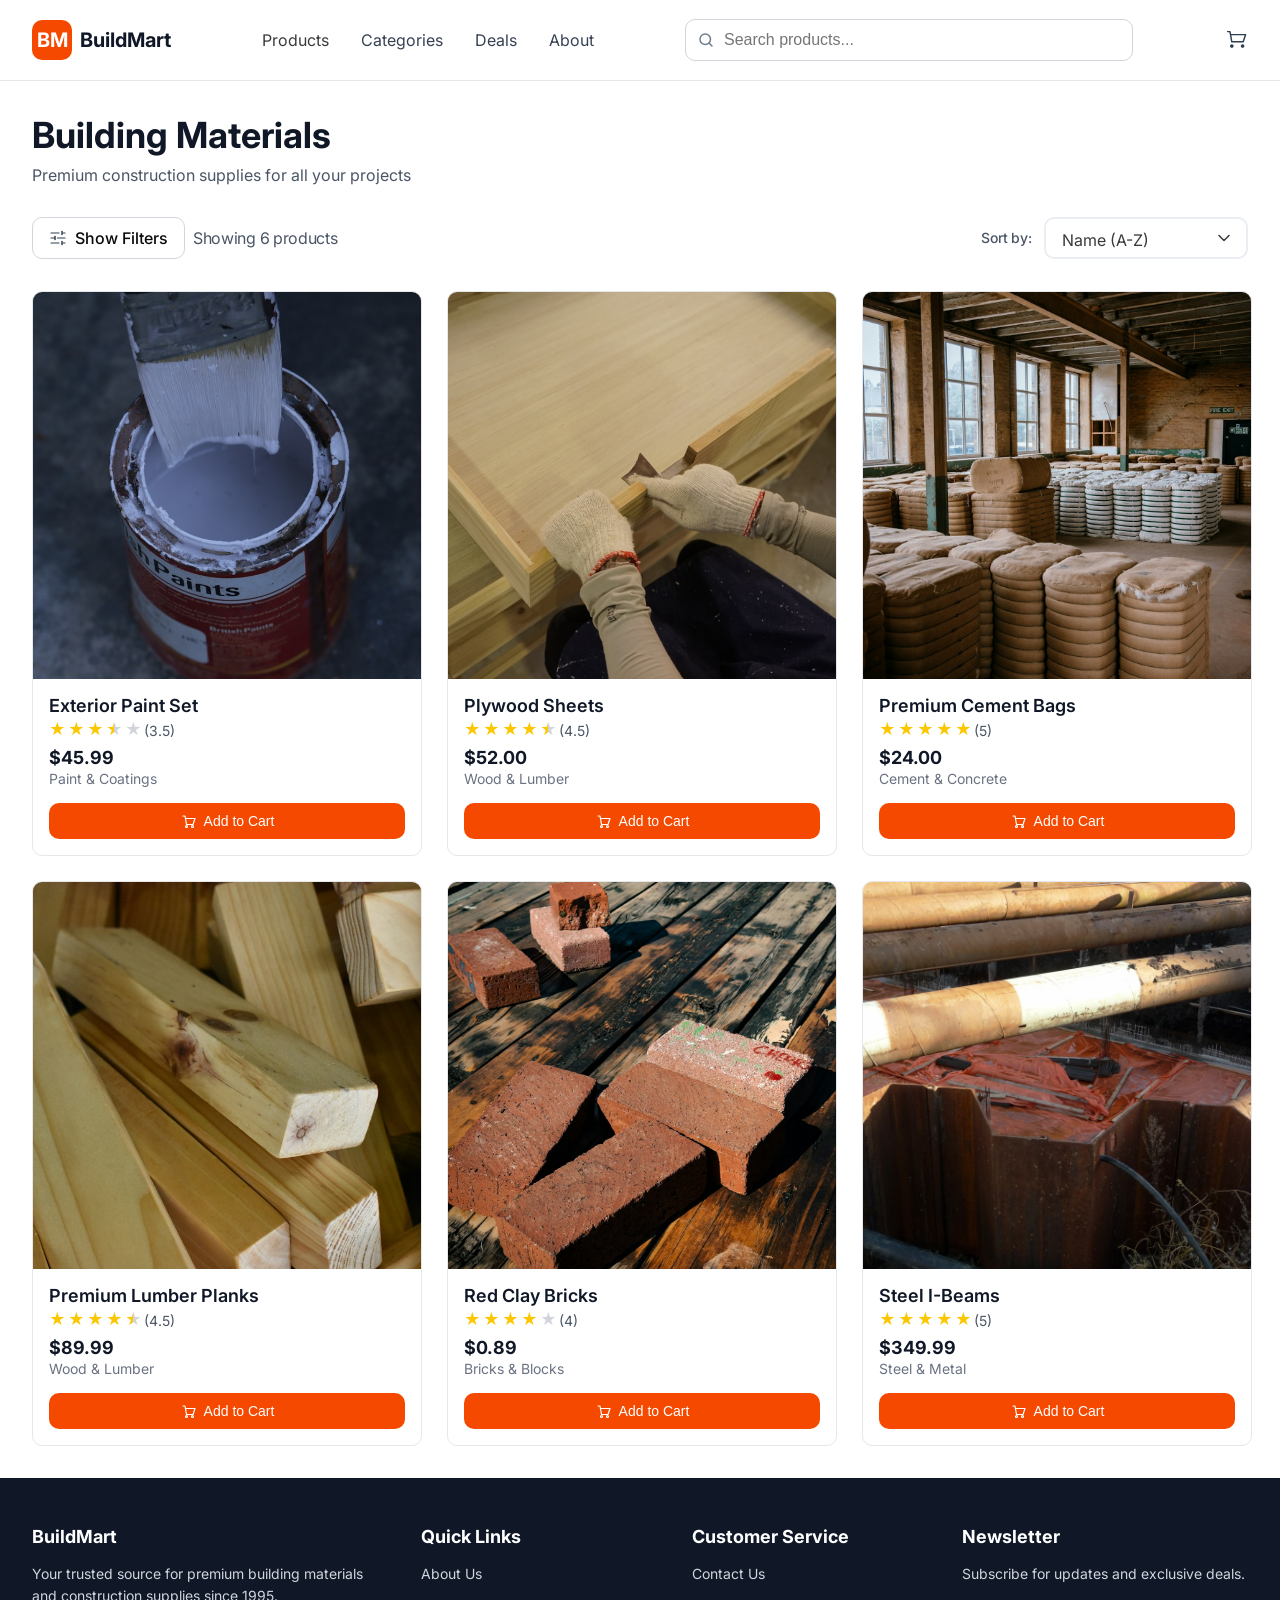
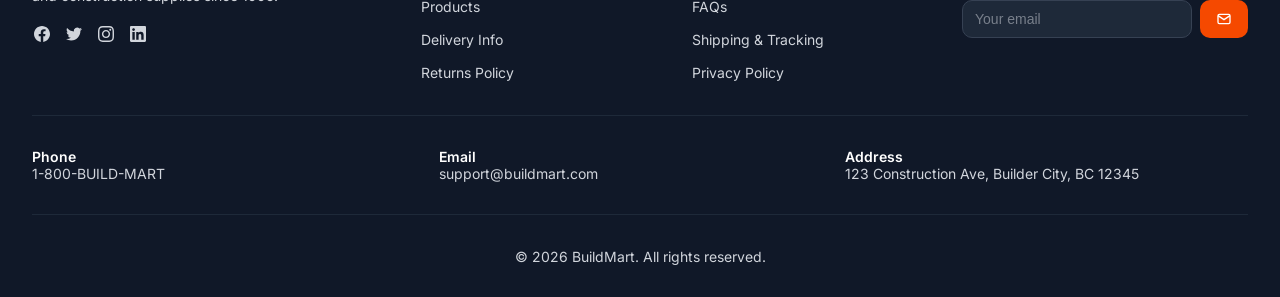
==== index.html @ 8bd7f35d "feat: add cart badge component" ====
<!DOCTYPE html>
<html lang="ru">
<head>
    <meta charset="UTF-8">
    <meta name="viewport" content="width=device-width, initial-scale=1.0">
    <title>BuildMart</title>
    <link rel="stylesheet" href="css/style.css">
    <link rel="stylesheet" href="css/header.css">
    <link rel="stylesheet" href="css/footer.css">
    <link rel="stylesheet" href="css/filter.css">
    <link rel="stylesheet" href="css/product.css">
    <link rel="stylesheet" href="css/cart-badge.css">
    <link rel="preconnect" href="https://fonts.googleapis.com">
    <link rel="preconnect" href="https://fonts.gstatic.com" crossorigin>
    <link href="https://fonts.googleapis.com/css2?family=Inter:wght@400;700&display=swap" rel="stylesheet">
</head>
<body>
<header class="header">
    <div class="header-content">
        <div class="logo">
            <div class="logo-box">BM</div>
            <span class="logo-text">BuildMart</span>
        </div>

        <nav class="nav">
            <a href="#" class="nav-link active">Products</a>
            <a href="#" class="nav-link">Categories</a>
            <a href="#" class="nav-link">Deals</a>
            <a href="#" class="nav-link">About</a>
        </nav>

        <div class="search-wrapper">
            <div class="search-container">
                    <span class="search-icon">
                        <svg width="16" height="16" viewBox="0 0 16 16" fill="none" xmlns="http://www.w3.org/2000/svg">
                            <path d="M7.25 12.5C10.1495 12.5 12.5 10.1495 12.5 7.25C12.5 4.3505 10.1495 2 7.25 2C4.3505 2 2 4.3505 2 7.25C2 10.1495 4.3505 12.5 7.25 12.5Z" stroke="#6F7D8E" stroke-width="1.5" stroke-linecap="round" stroke-linejoin="round"/>
                            <path d="M14 14L11 11" stroke="#6F7D8E" stroke-width="1.5" stroke-linecap="round" stroke-linejoin="round"/>
                        </svg>
                    </span>
                <input type="text" placeholder="Search products..." class="search-input">
            </div>
        </div>

        <button class="cart-btn">
            <svg width="20" height="20" viewBox="0 0 20 20" fill="none" xmlns="http://www.w3.org/2000/svg">
                <path d="M6.5 16.5C7.32843 16.5 8 15.8284 8 15C8 14.1716 7.32843 13.5 6.5 13.5C5.67157 13.5 5 14.1716 5 15C5 15.8284 5.67157 16.5 6.5 16.5Z" fill="#2F3E4E"/>
                <path d="M15.5 16.5C16.3284 16.5 17 15.8284 17 15C17 14.1716 16.3284 13.5 15.5 13.5C14.6716 13.5 14 14.1716 14 15C14 15.8284 14.6716 16.5 15.5 16.5Z" fill="#2F3E4E"/>
                <path d="M3 3H5L6.5 11.5H16L18 5.5H6" stroke="#2F3E4E" stroke-width="1.2" stroke-linecap="round" stroke-linejoin="round"/>
            </svg>
        </button>
    </div>
</header>

<div class="filter-section-text">
    <h3>Building Materials</h3>
    <p>Premium construction supplies for all your projects</p>
</div>

<div class="filter-section">
    <div class="filters-bar">
    <div class="filters-left">
        <button class="filters-btn" id="toggleFilters">
            <svg width="18" height="18" viewBox="0 0 18 18" fill="none" xmlns="http://www.w3.org/2000/svg">
                <path d="M2 4H10" stroke="#2F3E4E" stroke-width="1.2" stroke-linecap="round"/>
                <path d="M14 4H16" stroke="#2F3E4E" stroke-width="1.2" stroke-linecap="round"/>
                <path d="M13 2.5V5.5" stroke="#2F3E4E" stroke-width="1.5" stroke-linecap="round"/>

                <path d="M2 9H5.5" stroke="#2F3E4E" stroke-width="1.2" stroke-linecap="round"/>
                <path d="M8.5 9H16" stroke="#2F3E4E" stroke-width="1.2" stroke-linecap="round"/>
                <path d="M6 7.5V10.5" stroke="#2F3E4E" stroke-width="1.5" stroke-linecap="round"/>

                <path d="M2 14H10" stroke="#2F3E4E" stroke-width="1.2" stroke-linecap="round"/>
                <path d="M14 14H16" stroke="#2F3E4E" stroke-width="1.2" stroke-linecap="round"/>
                <path d="M13 12.5V15.5" stroke="#2F3E4E" stroke-width="1.5" stroke-linecap="round"/>
            </svg>
            <span id="filterBtnText">Show Filters</span>
        </button>
        <span class="products-count">Showing 6 products</span>
    </div>
    <div class="filters-right">
        <span class="sort-label">Sort by:</span>
        <select class="sort-select">
            <option>Name (A-Z)</option>
            <option>Price (Low to High)</option>
            <option>Price (High to Low)</option>
        </select>
    </div>
</div>
    <div class="filters-panel hidden" id="filtersPanel">
        <div class="filters-content-section">
            <div class="filter-group">
                <h3>Minimum Rating</h3>
                <div class="rating-buttons">
                    <button class="rating-btn">5+ Stars</button>
                    <button class="rating-btn">4+ Stars</button>
                    <button class="rating-btn">3+ Stars</button>
                </div>
            </div>

            <div class="filter-group">
                <h3>Price Range</h3>
                <div class="price-range">
                    <div class="dual-range-slider" id="rangeTrack">
                        <input type="range" min="0" max="400" value="0" step="0.01"
                               class="price-slider" id="priceMin">

                        <input type="range" min="0" max="400" value="400" step="0.01"
                               class="price-slider" id="priceMax">
                    </div>

                    <div class="price-labels">
                        <span class="price-label" id="minLabel">$0</span>
                        <span class="price-label" id="maxLabel">$400</span>
                    </div>
                </div>
            </div>
        </div>

        <button class="clear-filters-btn">Clear All Filters</button>
    </div>
</div>

<div class="products-grid">

</div>

<div class="no-products-message" id="noProductsMessage" style="display: none;">
    <h2>No products match your filters</h2>
    <button class="no-products-message-btn" id="clearFromMessage">Clear filters</button>
</div>

<footer class="footer">
    <div class="footer-content">
        <div class="footer-section">
            <h3>BuildMart</h3>
            <p class="footer-description">Your trusted source for premium building materials and construction supplies since 1995.</p>
            <div class="social-links">
                <a href="#" class="social-link" aria-label="Facebook">
                    <svg width="16" height="16" viewBox="0 0 24 24" fill="currentColor">
                        <path d="M24 12.073c0-6.627-5.373-12-12-12s-12 5.373-12 12c0 5.99 4.388 10.954 10.125 11.854v-8.385H7.078v-3.47h3.047V9.43c0-3.007 1.792-4.669 4.533-4.669 1.312 0 2.686.235 2.686.235v2.953H15.83c-1.491 0-1.956.925-1.956 1.874v2.25h3.328l-.532 3.47h-2.796v8.385C19.612 23.027 24 18.062 24 12.073z"/>
                    </svg>
                </a>
                <a href="#" class="social-link" aria-label="Twitter">
                    <svg width="16" height="16" viewBox="0 0 24 24" fill="currentColor">
                        <path d="M23.953 4.57a10 10 0 01-2.825.775 4.958 4.958 0 002.163-2.723c-.951.555-2.005.959-3.127 1.184a4.92 4.92 0 00-8.384 4.482C7.69 8.095 4.067 6.13 1.64 3.162a4.822 4.822 0 00-.666 2.475c0 1.71.87 3.213 2.188 4.096a4.904 4.904 0 01-2.228-.616v.06a4.923 4.923 0 003.946 4.827 4.996 4.996 0 01-2.212.085 4.936 4.936 0 004.604 3.417 9.867 9.867 0 01-6.102 2.105c-.39 0-.779-.023-1.17-.067a13.995 13.995 0 007.557 2.209c9.053 0 13.998-7.496 13.998-13.985 0-.21 0-.42-.015-.63A9.935 9.935 0 0024 4.59z"/>
                    </svg>
                </a>
                <a href="#" class="social-link" aria-label="Instagram">
                    <svg width="16" height="16" viewBox="0 0 24 24" fill="currentColor">
                        <path d="M12 2.163c3.204 0 3.584.012 4.85.07 3.252.148 4.771 1.691 4.919 4.919.058 1.265.069 1.645.069 4.849 0 3.205-.012 3.584-.069 4.849-.149 3.225-1.664 4.771-4.919 4.919-1.266.058-1.644.07-4.85.07-3.204 0-3.584-.012-4.849-.07-3.26-.149-4.771-1.699-4.919-4.92-.058-1.265-.07-1.644-.07-4.849 0-3.204.013-3.583.07-4.849.149-3.227 1.664-4.771 4.919-4.919 1.266-.057 1.645-.069 4.849-.069zm0-2.163c-3.259 0-3.667.014-4.947.072-4.358.2-6.78 2.618-6.98 6.98-.059 1.281-.073 1.689-.073 4.948 0 3.259.014 3.668.072 4.948.2 4.358 2.618 6.78 6.98 6.98 1.281.058 1.689.072 4.948.072 3.259 0 3.668-.014 4.948-.072 4.354-.2 6.782-2.618 6.979-6.98.059-1.28.073-1.689.073-4.948 0-3.259-.014-3.667-.072-4.947-.196-4.354-2.617-6.78-6.979-6.98-1.281-.059-1.69-.073-4.949-.073zm0 5.838c-3.403 0-6.162 2.759-6.162 6.162s2.759 6.163 6.162 6.163 6.162-2.759 6.162-6.163c0-3.403-2.759-6.162-6.162-6.162zm0 10.162c-2.209 0-4-1.79-4-4 0-2.209 1.791-4 4-4s4 1.791 4 4c0 2.21-1.791 4-4 4zm6.406-11.845c-.796 0-1.441.645-1.441 1.44s.645 1.44 1.441 1.44c.795 0 1.439-.645 1.439-1.44s-.644-1.44-1.439-1.44z"/>
                    </svg>
                </a>
                <a href="#" class="social-link" aria-label="LinkedIn">
                    <svg width="16" height="16" viewBox="0 0 24 24" fill="currentColor">
                        <path d="M20.447 20.452h-3.554v-5.569c0-1.328-.027-3.037-1.852-3.037-1.853 0-2.136 1.445-2.136 2.939v5.667H9.351V9h3.414v1.561h.046c.477-.9 1.637-1.85 3.37-1.85 3.601 0 4.267 2.37 4.267 5.455v6.286zM5.337 7.433c-1.144 0-2.063-.926-2.063-2.065 0-1.138.92-2.063 2.063-2.063 1.14 0 2.064.925 2.064 2.063 0 1.139-.925 2.065-2.064 2.065zm1.782 13.019H3.555V9h3.564v11.452zM22.225 0H1.771C.792 0 0 .774 0 1.729v20.542C0 23.227.792 24 1.771 24h20.451C23.2 24 24 23.227 24 22.271V1.729C24 .774 23.2 0 22.222 0h.003z"/>
                    </svg>
                </a>
            </div>
        </div>

        <div class="footer-section">
            <h3>Quick Links</h3>
            <ul class="footer-links">
                <li><a href="#">About Us</a></li>
                <li><a href="#">Products</a></li>
                <li><a href="#">Delivery Info</a></li>
                <li><a href="#">Returns Policy</a></li>
            </ul>
        </div>

        <div class="footer-section">
            <h3>Customer Service</h3>
            <ul class="footer-links">
                <li><a href="#">Contact Us</a></li>
                <li><a href="#">FAQs</a></li>
                <li><a href="#">Shipping & Tracking</a></li>
                <li><a href="#">Privacy Policy</a></li>
            </ul>
        </div>

        <div class="footer-section newsletter-section">
            <h3>Newsletter</h3>
            <p class="newsletter-description">Subscribe for updates and exclusive deals.</p>
            <div class="newsletter-form">
                <input type="email" placeholder="Your email" class="newsletter-input">
                <button type="submit" class="newsletter-btn">
                    <svg width="16" height="16" viewBox="0 0 24 24" fill="none" stroke="currentColor" stroke-width="2">
                        <rect x="3" y="5" width="18" height="14" rx="2" ry="2"></rect>
                        <polyline points="3,7 12,13 21,7"></polyline>
                    </svg>
                </button>
            </div>
        </div>
    </div>

    <div class="footer-contact">
        <div class="contact-item">
            <span class="contact-label">Phone</span>
            <span class="contact-value">1-800-BUILD-MART</span>
        </div>
        <div class="contact-item">
            <span class="contact-label">Email</span>
            <span class="contact-value">support@buildmart.com</span>
        </div>
        <div class="contact-item">
            <span class="contact-label">Address</span>
            <span class="contact-value">123 Construction Ave, Builder City, BC 12345</span>
        </div>
    </div>

    <div class="footer-bottom">
        <p>&copy; 2026 BuildMart. All rights reserved.</p>
    </div>
</footer>
<script src="js/filter.js"></script>
<script src="js/products.js"></script>
<script src="js/cart-badge.js"></script>
<template id="product-card-template">
    <div class="product-card">
        <div class="product-image">
            <img src="" alt="" loading="lazy">
        </div>
        <div class="product-info">
            <h3 class="product-title"></h3>
            <div class="product-rating">
                <div class="stars"></div>
                <span class="rating-count"></span>
            </div>
            <p class="product-price"></p>
            <p class="product-category"></p>
            <button class="add-to-cart-btn">
                <svg width="16" height="16" viewBox="0 0 16 16" fill="none" xmlns="http://www.w3.org/2000/svg">
                    <path d="M3 3H5L6.5 11.5H13L15 5.5H6" stroke="currentColor" stroke-width="1.2" stroke-linecap="round" stroke-linejoin="round"/>
                    <circle cx="6.5" cy="13.5" r="1" stroke="currentColor" stroke-width="1.2"/>
                    <circle cx="12.5" cy="13.5" r="1" stroke="currentColor" stroke-width="1.2"/>
                </svg>
                Add to Cart
            </button>
        </div>
    </div>
</template>
</body>
</html>
---- css/style.css ----
* {
    margin: 0;
    padding: 0;
    box-sizing: border-box;
}

body {
    font-family: 'Inter', -apple-system, BlinkMacSystemFont, 'Segoe UI', Roboto, sans-serif;
    background-color: #ffffff;
    min-height: 100vh;
    display: flex;
    flex-direction: column;
}
---- css/header.css ----
.header {
    background-color: #ffffff;
    border-bottom: 1px solid #e5e7eb;
    position: sticky;
    top: 0;
    z-index: 1000;
}

.header-content {
    max-width: 1216px;
    margin: 0 auto;
    min-height: 80px;
    display: flex;
    align-items: center;
    justify-content: space-between;
}

.logo {
    display: flex;
    align-items: center;
    gap: 8px;
    text-decoration: none;
    cursor: pointer;
}

.logo-box {
    width: 40px;
    height: 40px;
    background-color: #F54900;
    border-radius: 10px;
    display: flex;
    align-items: center;
    justify-content: center;
    color: #fff;
    font-weight: 700;
    font-size: 20px;
}

.logo-text {
    font-weight: 700;
    font-size: 20px;
    color: #101828;
}

.nav {
    display: flex;
    gap: 32px;
}

.nav-link {
    font-size: 16px;
    color: #364153;
    text-decoration: none;
}

.nav-link.active {
    color: #3a3a3a;
}

.nav-link:hover {
    color: #F54900;
}

.search-container {
    width: 448px;
    height: 42px;
    border-radius: 10px;
    display: flex;
    padding: 11px 12px;
    align-items: center;
    border: 1px solid #d1d5dc;
}

.search-container:focus-within {
    border: 2px solid #F54900;
}

.search-icon {
    width: 20px;
    height: 20px;
    display: flex;
    align-items: center;
    margin-right: 6px;
}

.search-input {
    flex: 1;
    border: none;
    background: transparent;
    outline: none;
    font-size: 16px;
    margin: 0;
}

.cart-btn {
    background: none;
    border: none;
    cursor: pointer;
    width: 24px;
    height: 24px;
}

.cart-btn svg {
    width: 100%;
    height: 100%;
}

.cart-btn:hover svg path:nth-child(1),
.cart-btn:hover svg path:nth-child(2) {
    fill: #F54900;
}

.cart-btn:hover svg path:nth-child(3) {
    stroke: #F54900;
}
---- css/footer.css ----
.footer {
    background: #101828;
    color: #ffffff;
    padding: 48px 32px 32px;
}

.footer-content,
.footer-contact,
.footer-bottom {
    max-width: 1216px;
    margin: 0 auto;
}

.footer-content {
    display: grid;
    grid-template-columns: 1.5fr 1fr 1fr 1.2fr;
    gap: 32px;
    padding-bottom: 32px;
}

.footer-section h3 {
    font-size: 18px;
    font-weight: 700;
    margin-bottom: 16px;
    color: #ffffff;
}

.footer-description {
    color: #d1d5dc;
    line-height: 1.6;
    font-weight: 400;
    margin-bottom: 16px;
    font-size: 14px;
}

.social-links {
    display: flex;
    gap: 12px;
}

.social-link {
    width: 20px;
    height: 20px;
    border-radius: 4px;
    display: flex;
    align-items: center;
    justify-content: center;
    color: #d1d5dc;
    transition: background-color 0.3s ease;
}

.social-link:hover {
    background: #F54900;
}

.footer-links {
    list-style: none;
    display: flex;
    flex-direction: column;
    gap: 12px;
}

.footer-links a {
    color: #d1d5dc;
    text-decoration: none;
    transition: color 0.3s ease;
    font-size: 14px;
    line-height: 20px;
}

.footer-links a:hover {
    color: #F54900;
}

.newsletter-section .newsletter-description {
    color: #d1d5dc;
    font-size: 14px;
    line-height: 1.5;
    margin-bottom: 16px;
}

.newsletter-form {
    display: flex;
    gap: 8px;
}

.newsletter-input {
    flex: 1;
    background: #1e2939;
    border: 1px solid #364153;
    border-radius: 10px;
    padding: 8px 12px;
    height: 38px;
    color: #d1d5dc;
    font-size: 14px;
}

.newsletter-input::placeholder {
    color: #d1d5dc;
    opacity: 0.5;
}

.newsletter-input:focus {
    border-color: #F54900;
    outline: none;
}

.newsletter-btn {
    width: 48px;
    background-color: #F54900;
    border: none;
    border-radius: 10px;
    color: #ffffff;
    cursor: pointer;
    transition: background-color 0.3s ease;
    display: flex;
    align-items: center;
    justify-content: center;
}

.newsletter-btn:hover {
    background: #E04100;
    opacity: 0.8;
}

.footer-contact {
    padding:32px 0;
    border-top: 1px solid #1e2939;
    display: flex;
    gap: 4px;
}

.contact-item {
    flex: 1;
    min-width: 0;
    display: flex;
    flex-direction: column;
}

.contact-label {
    font-size: 14px;
    color: #ffffff;
    text-transform: capitalize;
    font-weight: 600;
}

.contact-value {
    font-size: 14px;
    color: #d1d5dc;
    font-weight: 400;
}

.footer-bottom {
    border-top: 1px solid #1e2939;
    padding-top: 33px;
    text-align: center;
    color: #d1d5dc;
    font-size: 14px;
}
---- css/filter.css ----
.filter-section-text {
    width: 100%;
    max-width: 1216px;
    margin: 0 auto;
    padding: 32px 0 32px;
    display: flex;
    flex-direction: column;
    gap: 8px;
}

.filter-section-text h3 {
    font-weight: 700;
    font-size: 36px;
    color: #101828;
}

.filter-section-text p {
    font-weight: 400;
    font-size: 16px;
    color: #4A5565;
}

.filter-section{
    width: 100%;
    max-width: 1216px;
    margin: 0 auto;
    padding-bottom:32px;
}

.filters-bar {
    width: 100%;
    display: flex;
    align-items: center;
    justify-content: space-between;
}

.filters-left {
    display: flex;
    align-items: center;
    gap: 8px;
}

.filters-btn {
    display: flex;
    align-items: center;
    gap: 8px;
    height: 42px;
    padding: 11px 16px;
    background: #ffffff;
    border: 1px solid #d1d5dc;
    border-radius: 10px;
    cursor: pointer;
    font-family: 'Inter', sans-serif;
    font-weight: 500;
    font-size: 16px;
    line-height: 24px;
    color: #0A0A0A;
    transition: background-color 0.3s ease, border-color 0.3s ease, color 0.3s ease;
}

.filters-btn:hover {
    background-color: #F9FAFB;
}

.products-count {
    font-family: 'Inter', sans-serif;
    font-weight: 400;
    font-size: 16px;
    line-height: 24px;
    letter-spacing: -0.31px;
    color: #4A5565;
}

.filters-right {
    display: flex;
    align-items: center;
    gap: 12px;
}

.sort-label {
    font-family: 'Inter', sans-serif;
    font-weight: 500;
    font-size: 14px;
    line-height: 20px;
    letter-spacing: -0.15px;
    color: #4A5565;
}

.sort-select {
    font-family: 'Inter', sans-serif;
    font-weight: 400;
    font-size: 16px;
    line-height: 24px;
    color: #3A3A3A;
    background-color: #ffffff;
    border: 2px solid #EAEEF2;
    border-radius: 10px;
    padding: 9px 40px 9px 16px;
    height: 42px;
    min-width: 193px;
    cursor: pointer;
    box-sizing: border-box;
    transition: border-color 0.3s;
    appearance: none;
    background-image: url("data:image/svg+xml,%3Csvg width='12' height='8' viewBox='0 0 12 8' fill='none' xmlns='http://www.w3.org/2000/svg'%3E%3Cpath d='M1 1.5L6 6.5L11 1.5' stroke='%233A3A3A' stroke-width='1.5' stroke-linecap='round' stroke-linejoin='round'/%3E%3C/svg%3E");
    background-repeat: no-repeat;
    background-position: right 16px center;
}

.sort-select:focus {
    border-color: #F54900;
    outline: none;
}

.filters-panel {
    width: 100%;
    background-color: #ffffff;
    border: 1px solid #e5e7eb;
    border-radius: 12px;
    padding: 25px;
    margin-top: 25px;
    display: flex;
    align-items: center;
    justify-content: space-between;
    transition: all 0.3s ease;
}

.filters-panel.hidden {
    display: none;
}

.filters-content-section {
    display: grid;
    grid-template-columns: 476px 476px 1fr;
    gap: 32px;
}

.filter-group {
    display: flex;
    flex-direction: column;
    gap: 12px;
}

.filter-group h3 {
    font-family: 'Inter', sans-serif;
    font-weight: 600;
    font-size: 18px;
    line-height: 24px;
    color: #0A0A0A;
}

.rating-buttons {
    display: flex;
    gap: 16px;
}

.rating-btn {
    font-family: 'Inter', sans-serif;
    font-weight: 500;
    font-size: 14px;
    color: #0A0A0A;
    background: none;
    border: none;
    cursor: pointer;
    transition: all 0.3s;
    display: flex;
    gap: 8px;
}

.rating-btn::before {
    content: '';
    width: 16px;
    height: 16px;
    border: 1px solid rgba(0, 0, 0, 0.1);
    border-radius: 4px;
    background-color: #ffffff;
    flex-shrink: 0;
    transition: all 0.3s;
    box-shadow: 0 1px 2px 0 rgba(0, 0, 0, 0.05);
}

.rating-btn:hover::before {
    border-color: rgba(0, 0, 0, 0.2);
}

.rating-btn.active::before {
    background-color: #344054;
    border-color: #344054;
    background-image: url("data:image/svg+xml,%3Csvg width='10' height='8' viewBox='0 0 10 8' fill='none' xmlns='http://www.w3.org/2000/svg'%3E%3Cpath d='M8.5 1L3.5 6L1.5 4' stroke='white' stroke-width='1.5' stroke-linecap='round' stroke-linejoin='round'/%3E%3C/svg%3E");
    background-repeat: no-repeat;
    background-position: center;
}

.price-range {
    display: flex;
    flex-direction: column;
    gap: 12px;
}

.dual-range-slider {
    position: relative;
    height: 16px;
    border-radius: 999px;
    background: #E4E7EC;
}

.price-slider {
    position: absolute;
    width: 100%;
    height: 8px;
    background: none;
    pointer-events: none;
    -webkit-appearance: none;
    appearance: none;
}

.price-slider::-webkit-slider-runnable-track {
    background: transparent;
}

.price-slider::-moz-range-track {
    background: transparent;
}

.price-slider::-webkit-slider-thumb {
    -webkit-appearance: none;
    width: 16px;
    height: 16px;
    background: #fff;
    border: 1px solid #030213;
    border-radius: 50%;
    cursor: pointer;
    pointer-events: all;
    box-shadow:
            0px 1px 2px -1px rgba(0, 0, 0, 0.1),
            0px 1px 3px 0px rgba(0, 0, 0, 0.1);
    margin-top: 8px;
}

.price-labels {
    display: flex;
    justify-content: space-between;
    font-family: 'Inter', sans-serif;
    font-weight: 400;
    font-size: 14px;
    letter-spacing: -0.15px;
    color: #4A5565;
}

.clear-filters-btn {
    height: 38px;
    margin-top: auto;
    font-family: 'Inter', sans-serif;
    font-weight: 500;
    font-size: 14px;
    line-height: 20px;
    color: #F54900;
    background: #ffffff;
    border: 1px solid #F54900;
    border-radius: 10px;
    padding: 12px;
    cursor: pointer;
    transition: all 0.3s;
    display: flex;
    align-items: center;
    justify-content: center;
}

.clear-filters-btn:hover {
    background-color: #FEF3F2;
    color: #D92D20;
}

.no-products-message {
    width: 100%;
    max-width: 1216px;
    margin: 0 auto 32px auto;
    display: flex;
    flex-direction: column;
}

.no-products-message h2 {
    font-size: 18px;
    color: #4A5565;
    margin-bottom: 24px;
    margin-left: 96px;
}

.no-products-message-btn {
    font-size: 16px;
    color: #F54900;
    background: none;
    border: none;
    cursor: pointer;
    transition: color 0.2s ease;
    margin-left: 164px;
}

.no-products-message-btn:hover {
    color: #D93A00;
}
---- css/product.css ----
.products-grid {
    display: grid;
    grid-template-columns: repeat(3, 1fr);
    gap: 25px;
    max-width: 1216px;
    margin: 0 auto 32px auto;
}

.product-card {
    width: 390px;
    background: #ffffff;
    border: 1px solid #E5E7EB;
    border-radius: 10px;
    overflow: hidden;
    transition: all 0.3s ease;
    cursor: pointer;
    display: flex;
    flex-direction: column;
    height: fit-content;
}

.product-card:hover {
    box-shadow: 0 8px 25px rgba(16, 24, 40, 0.15);
}

.product-card:hover .product-title {
    color: #F54900;
}

.product-image {
    position: relative;
    width: 100%;
    height: 387px;
    overflow: hidden;
}

.product-image img {
    width: 100%;
    height: 100%;
    object-fit: cover;
    transition: transform 0.3s ease;
}

.product-card:hover .product-image img {
    transform: scale(1.05);
}

.product-info {
    padding: 16px;
    display: flex;
    flex-direction: column;
}

.product-title {
    font-size: 18px;
    font-weight: 600;
    color: #101828;
    margin-bottom: 2px;
}

.product-rating {
    display: flex;
    align-items: center;
    gap: 2px;
    margin-bottom: 8px;
}

.stars {
    display: flex;
    gap: 2px;
}

.star {
    font-size: 16px;
    color: #D1D5DB;
    transition: color 0.2s ease;
}

.star.filled {
    color: #FDC700;
}

.star.half-filled {
    background: linear-gradient(90deg, #FDC700 50%, #D1D5DB 50%);
    -webkit-background-clip: text;
    -webkit-text-fill-color: transparent;
    background-clip: text;
}

.rating-count {
    font-size: 14px;
    color: #4A5565;
    font-weight: 400;
    margin-top: 4px;
}

.product-price {
    font-size: 18px;
    font-weight: 700;
    color: #101828;
    margin-bottom: 2px;
 }

.product-category {
    font-size: 14px;
    color: #6A7282;
    font-weight: 400;
    margin-bottom: 16px;
}

.add-to-cart-btn {
    background: #F54900;
    color: #ffffff;
    border: none;
    border-radius: 10px;
    padding: 10px 16px;
    font-size: 14px;
    font-weight: 500;
    cursor: pointer;
    transition: all 0.3s ease;
    display: flex;
    align-items: center;
    justify-content: center;
    gap: 8px;
}

.add-to-cart-btn:hover {
    background: #E04100;
}

.add-to-cart-btn svg {
    width: 16px;
    height: 16px;
}
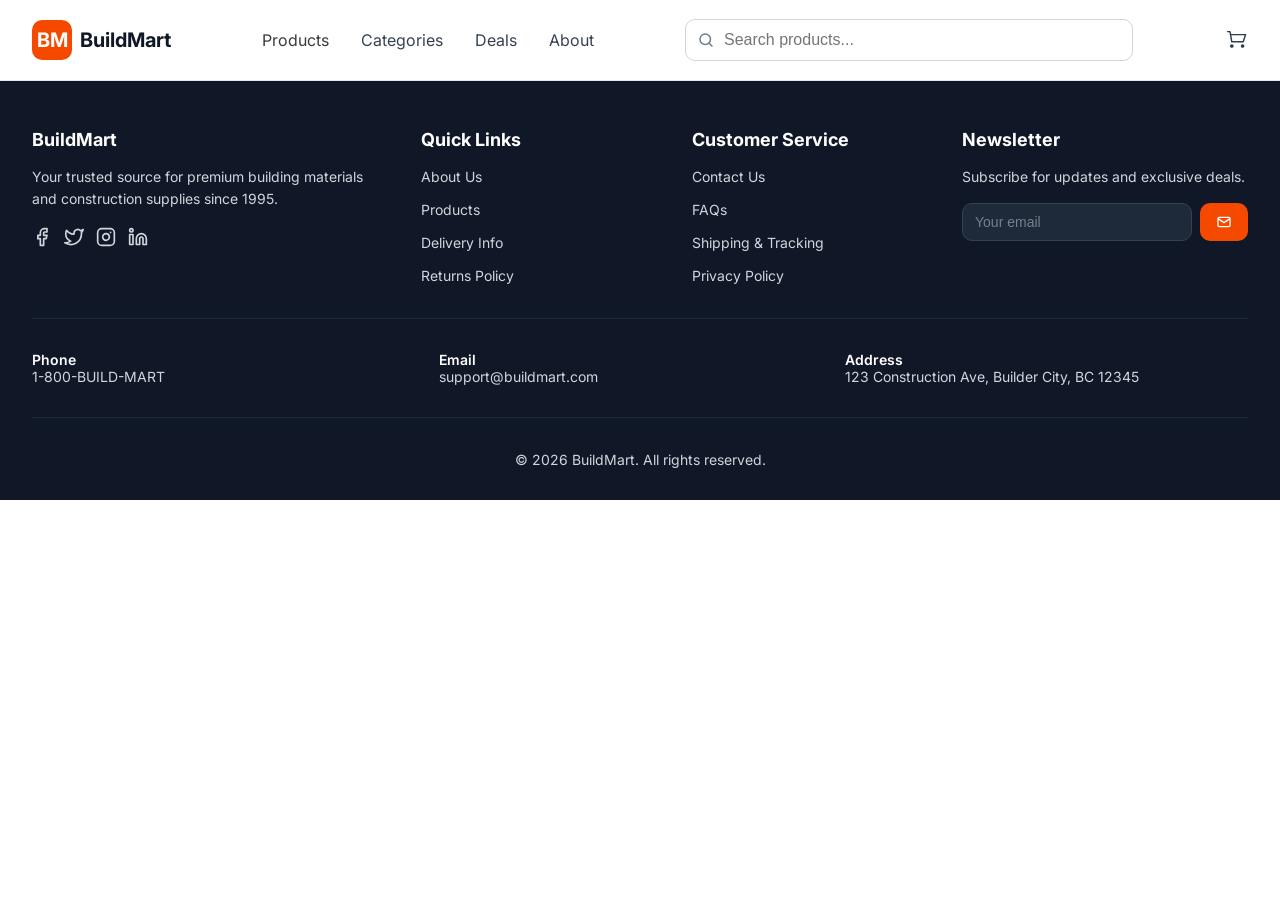
==== commit 77422159: "feat: add hover effect to footer social icons" ====
--- a/index.html
+++ b/index.html
@@ -7,9 +7,6 @@
     <link rel="stylesheet" href="css/style.css">
     <link rel="stylesheet" href="css/header.css">
     <link rel="stylesheet" href="css/footer.css">
-    <link rel="stylesheet" href="css/filter.css">
-    <link rel="stylesheet" href="css/product.css">
-    <link rel="stylesheet" href="css/cart-badge.css">
     <link rel="preconnect" href="https://fonts.googleapis.com">
     <link rel="preconnect" href="https://fonts.gstatic.com" crossorigin>
     <link href="https://fonts.googleapis.com/css2?family=Inter:wght@400;700&display=swap" rel="stylesheet">
@@ -50,85 +47,6 @@
         </button>
     </div>
 </header>
-
-<div class="filter-section-text">
-    <h3>Building Materials</h3>
-    <p>Premium construction supplies for all your projects</p>
-</div>
-
-<div class="filter-section">
-    <div class="filters-bar">
-    <div class="filters-left">
-        <button class="filters-btn" id="toggleFilters">
-            <svg width="18" height="18" viewBox="0 0 18 18" fill="none" xmlns="http://www.w3.org/2000/svg">
-                <path d="M2 4H10" stroke="#2F3E4E" stroke-width="1.2" stroke-linecap="round"/>
-                <path d="M14 4H16" stroke="#2F3E4E" stroke-width="1.2" stroke-linecap="round"/>
-                <path d="M13 2.5V5.5" stroke="#2F3E4E" stroke-width="1.5" stroke-linecap="round"/>
-
-                <path d="M2 9H5.5" stroke="#2F3E4E" stroke-width="1.2" stroke-linecap="round"/>
-                <path d="M8.5 9H16" stroke="#2F3E4E" stroke-width="1.2" stroke-linecap="round"/>
-                <path d="M6 7.5V10.5" stroke="#2F3E4E" stroke-width="1.5" stroke-linecap="round"/>
-
-                <path d="M2 14H10" stroke="#2F3E4E" stroke-width="1.2" stroke-linecap="round"/>
-                <path d="M14 14H16" stroke="#2F3E4E" stroke-width="1.2" stroke-linecap="round"/>
-                <path d="M13 12.5V15.5" stroke="#2F3E4E" stroke-width="1.5" stroke-linecap="round"/>
-            </svg>
-            <span id="filterBtnText">Show Filters</span>
-        </button>
-        <span class="products-count">Showing 6 products</span>
-    </div>
-    <div class="filters-right">
-        <span class="sort-label">Sort by:</span>
-        <select class="sort-select">
-            <option>Name (A-Z)</option>
-            <option>Price (Low to High)</option>
-            <option>Price (High to Low)</option>
-        </select>
-    </div>
-</div>
-    <div class="filters-panel hidden" id="filtersPanel">
-        <div class="filters-content-section">
-            <div class="filter-group">
-                <h3>Minimum Rating</h3>
-                <div class="rating-buttons">
-                    <button class="rating-btn">5+ Stars</button>
-                    <button class="rating-btn">4+ Stars</button>
-                    <button class="rating-btn">3+ Stars</button>
-                </div>
-            </div>
-
-            <div class="filter-group">
-                <h3>Price Range</h3>
-                <div class="price-range">
-                    <div class="dual-range-slider" id="rangeTrack">
-                        <input type="range" min="0" max="400" value="0" step="0.01"
-                               class="price-slider" id="priceMin">
-
-                        <input type="range" min="0" max="400" value="400" step="0.01"
-                               class="price-slider" id="priceMax">
-                    </div>
-
-                    <div class="price-labels">
-                        <span class="price-label" id="minLabel">$0</span>
-                        <span class="price-label" id="maxLabel">$400</span>
-                    </div>
-                </div>
-            </div>
-        </div>
-
-        <button class="clear-filters-btn">Clear All Filters</button>
-    </div>
-</div>
-
-<div class="products-grid">
-
-</div>
-
-<div class="no-products-message" id="noProductsMessage" style="display: none;">
-    <h2>No products match your filters</h2>
-    <button class="no-products-message-btn" id="clearFromMessage">Clear filters</button>
-</div>
-
 <footer class="footer">
     <div class="footer-content">
         <div class="footer-section">
@@ -136,23 +54,27 @@
             <p class="footer-description">Your trusted source for premium building materials and construction supplies since 1995.</p>
             <div class="social-links">
                 <a href="#" class="social-link" aria-label="Facebook">
-                    <svg width="16" height="16" viewBox="0 0 24 24" fill="currentColor">
-                        <path d="M24 12.073c0-6.627-5.373-12-12-12s-12 5.373-12 12c0 5.99 4.388 10.954 10.125 11.854v-8.385H7.078v-3.47h3.047V9.43c0-3.007 1.792-4.669 4.533-4.669 1.312 0 2.686.235 2.686.235v2.953H15.83c-1.491 0-1.956.925-1.956 1.874v2.25h3.328l-.532 3.47h-2.796v8.385C19.612 23.027 24 18.062 24 12.073z"/>
+                    <svg width="24" height="24" viewBox="0 0 24 24" fill="none" stroke="currentColor" stroke-width="2" stroke-linecap="round" stroke-linejoin="round">
+                        <path d="M18 2h-3a5 5 0 0 0-5 5v3H7v4h3v8h4v-8h3l1-4h-4V7a1 1 0 0 1 1-1h3z"></path>
                     </svg>
                 </a>
                 <a href="#" class="social-link" aria-label="Twitter">
-                    <svg width="16" height="16" viewBox="0 0 24 24" fill="currentColor">
-                        <path d="M23.953 4.57a10 10 0 01-2.825.775 4.958 4.958 0 002.163-2.723c-.951.555-2.005.959-3.127 1.184a4.92 4.92 0 00-8.384 4.482C7.69 8.095 4.067 6.13 1.64 3.162a4.822 4.822 0 00-.666 2.475c0 1.71.87 3.213 2.188 4.096a4.904 4.904 0 01-2.228-.616v.06a4.923 4.923 0 003.946 4.827 4.996 4.996 0 01-2.212.085 4.936 4.936 0 004.604 3.417 9.867 9.867 0 01-6.102 2.105c-.39 0-.779-.023-1.17-.067a13.995 13.995 0 007.557 2.209c9.053 0 13.998-7.496 13.998-13.985 0-.21 0-.42-.015-.63A9.935 9.935 0 0024 4.59z"/>
+                    <svg width="24" height="24" viewBox="0 0 24 24" fill="none" stroke="currentColor" stroke-width="2" stroke-linecap="round" stroke-linejoin="round">
+                        <path d="M23 3a10.9 10.9 0 0 1-3.14 1.53 4.48 4.48 0 0 0-7.86 3v1A10.66 10.66 0 0 1 3 4s-4 9 5 13a11.64 11.64 0 0 1-7 2c9 5 20 0 20-11.5a4.5 4.5 0 0 0-.08-.83A7.72 7.72 0 0 0 23 3z"></path>
                     </svg>
                 </a>
                 <a href="#" class="social-link" aria-label="Instagram">
-                    <svg width="16" height="16" viewBox="0 0 24 24" fill="currentColor">
-                        <path d="M12 2.163c3.204 0 3.584.012 4.85.07 3.252.148 4.771 1.691 4.919 4.919.058 1.265.069 1.645.069 4.849 0 3.205-.012 3.584-.069 4.849-.149 3.225-1.664 4.771-4.919 4.919-1.266.058-1.644.07-4.85.07-3.204 0-3.584-.012-4.849-.07-3.26-.149-4.771-1.699-4.919-4.92-.058-1.265-.07-1.644-.07-4.849 0-3.204.013-3.583.07-4.849.149-3.227 1.664-4.771 4.919-4.919 1.266-.057 1.645-.069 4.849-.069zm0-2.163c-3.259 0-3.667.014-4.947.072-4.358.2-6.78 2.618-6.98 6.98-.059 1.281-.073 1.689-.073 4.948 0 3.259.014 3.668.072 4.948.2 4.358 2.618 6.78 6.98 6.98 1.281.058 1.689.072 4.948.072 3.259 0 3.668-.014 4.948-.072 4.354-.2 6.782-2.618 6.979-6.98.059-1.28.073-1.689.073-4.948 0-3.259-.014-3.667-.072-4.947-.196-4.354-2.617-6.78-6.979-6.98-1.281-.059-1.69-.073-4.949-.073zm0 5.838c-3.403 0-6.162 2.759-6.162 6.162s2.759 6.163 6.162 6.163 6.162-2.759 6.162-6.163c0-3.403-2.759-6.162-6.162-6.162zm0 10.162c-2.209 0-4-1.79-4-4 0-2.209 1.791-4 4-4s4 1.791 4 4c0 2.21-1.791 4-4 4zm6.406-11.845c-.796 0-1.441.645-1.441 1.44s.645 1.44 1.441 1.44c.795 0 1.439-.645 1.439-1.44s-.644-1.44-1.439-1.44z"/>
+                    <svg width="24" height="24" viewBox="0 0 24 24" fill="none" stroke="currentColor" stroke-width="2" stroke-linecap="round" stroke-linejoin="round">
+                        <rect x="2" y="2" width="20" height="20" rx="5" ry="5"></rect>
+                        <path d="M16 11.37A4 4 0 1 1 12.63 8 4 4 0 0 1 16 11.37z"></path>
+                        <line x1="17.5" y1="6.5" x2="17.51" y2="6.5"></line>
                     </svg>
                 </a>
                 <a href="#" class="social-link" aria-label="LinkedIn">
-                    <svg width="16" height="16" viewBox="0 0 24 24" fill="currentColor">
-                        <path d="M20.447 20.452h-3.554v-5.569c0-1.328-.027-3.037-1.852-3.037-1.853 0-2.136 1.445-2.136 2.939v5.667H9.351V9h3.414v1.561h.046c.477-.9 1.637-1.85 3.37-1.85 3.601 0 4.267 2.37 4.267 5.455v6.286zM5.337 7.433c-1.144 0-2.063-.926-2.063-2.065 0-1.138.92-2.063 2.063-2.063 1.14 0 2.064.925 2.064 2.063 0 1.139-.925 2.065-2.064 2.065zm1.782 13.019H3.555V9h3.564v11.452zM22.225 0H1.771C.792 0 0 .774 0 1.729v20.542C0 23.227.792 24 1.771 24h20.451C23.2 24 24 23.227 24 22.271V1.729C24 .774 23.2 0 22.222 0h.003z"/>
+                    <svg width="24" height="24" viewBox="0 0 24 24" fill="none" stroke="currentColor" stroke-width="2" stroke-linecap="round" stroke-linejoin="round">
+                        <path d="M16 8a6 6 0 0 1 6 6v7h-4v-7a2 2 0 0 0-2-2 2 2 0 0 0-2 2v7h-4v-7a6 6 0 0 1 6-6z"></path>
+                        <rect x="2" y="9" width="4" height="12"></rect>
+                        <circle cx="4" cy="4" r="2"></circle>
                     </svg>
                 </a>
             </div>
@@ -212,32 +134,5 @@
         <p>&copy; 2026 BuildMart. All rights reserved.</p>
     </div>
 </footer>
-<script src="js/filter.js"></script>
-<script src="js/products.js"></script>
-<script src="js/cart-badge.js"></script>
-<template id="product-card-template">
-    <div class="product-card">
-        <div class="product-image">
-            <img src="" alt="" loading="lazy">
-        </div>
-        <div class="product-info">
-            <h3 class="product-title"></h3>
-            <div class="product-rating">
-                <div class="stars"></div>
-                <span class="rating-count"></span>
-            </div>
-            <p class="product-price"></p>
-            <p class="product-category"></p>
-            <button class="add-to-cart-btn">
-                <svg width="16" height="16" viewBox="0 0 16 16" fill="none" xmlns="http://www.w3.org/2000/svg">
-                    <path d="M3 3H5L6.5 11.5H13L15 5.5H6" stroke="currentColor" stroke-width="1.2" stroke-linecap="round" stroke-linejoin="round"/>
-                    <circle cx="6.5" cy="13.5" r="1" stroke="currentColor" stroke-width="1.2"/>
-                    <circle cx="12.5" cy="13.5" r="1" stroke="currentColor" stroke-width="1.2"/>
-                </svg>
-                Add to Cart
-            </button>
-        </div>
-    </div>
-</template>
 </body>
 </html>
--- a/css/style.css
+++ b/css/style.css
@@ -11,7 +11,3 @@
     display: flex;
     flex-direction: column;
 }
-
-
-
-
--- a/css/footer.css
+++ b/css/footer.css
@@ -46,11 +46,11 @@
     align-items: center;
     justify-content: center;
     color: #d1d5dc;
-    transition: background-color 0.3s ease;
+    transition: color 0.3s ease;
 }
 
 .social-link:hover {
-    background: #F54900;
+    color: #F54900;
 }
 
 .footer-links {
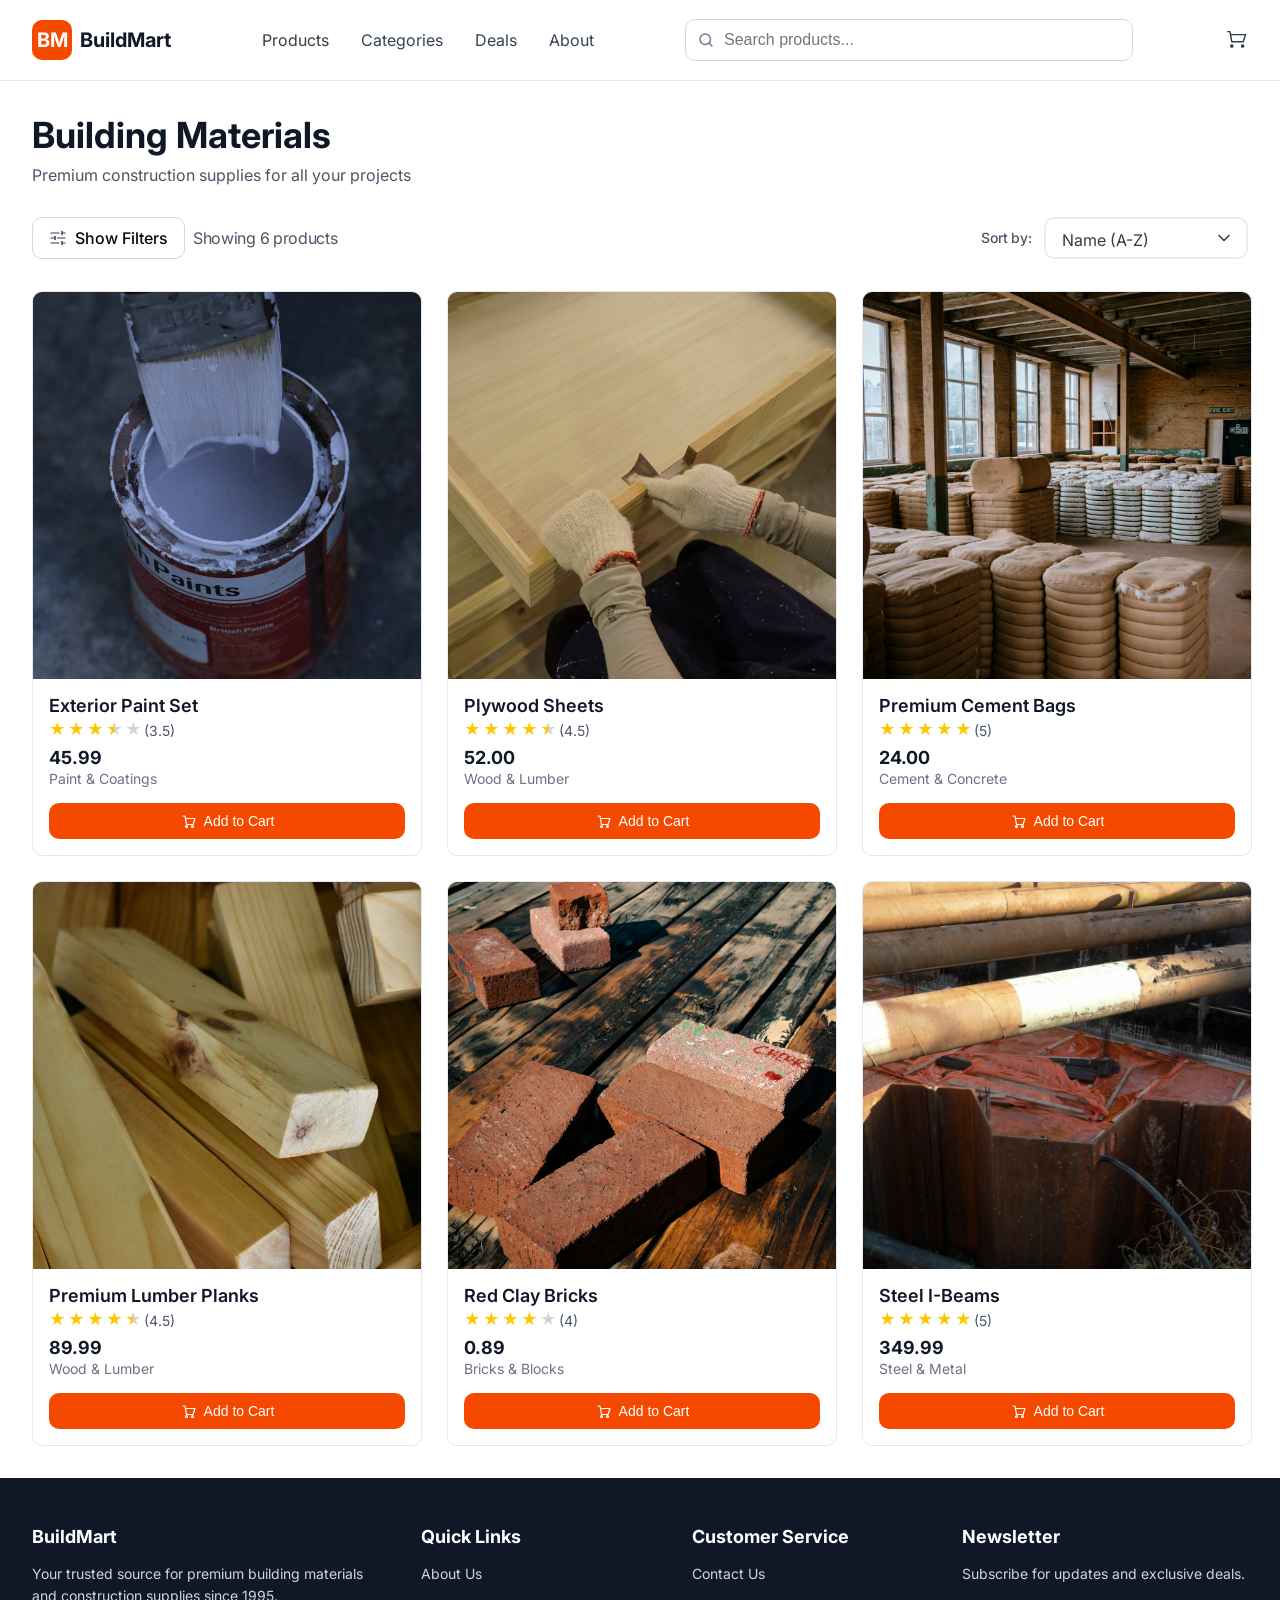
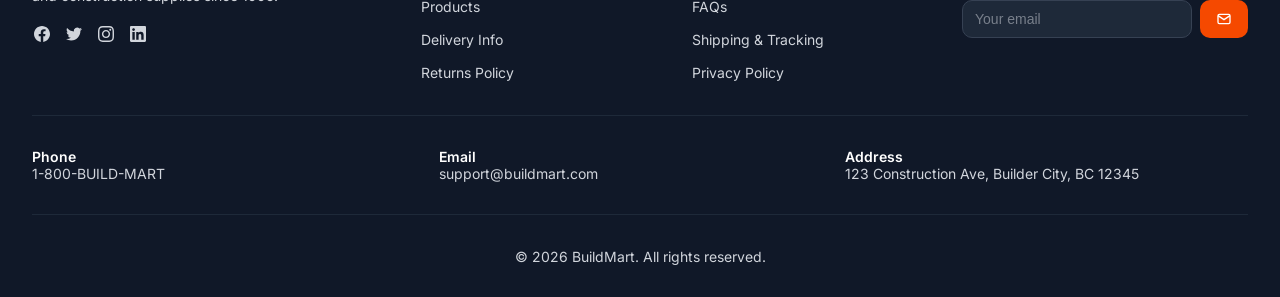
==== commit 8043c449: "feat: make logo clickable" ====
--- a/index.html
+++ b/index.html
@@ -7,6 +7,9 @@
     <link rel="stylesheet" href="css/style.css">
     <link rel="stylesheet" href="css/header.css">
     <link rel="stylesheet" href="css/footer.css">
+    <link rel="stylesheet" href="css/filter.css">
+    <link rel="stylesheet" href="css/product.css">
+    <link rel="stylesheet" href="css/cart-badge.css">
     <link rel="preconnect" href="https://fonts.googleapis.com">
     <link rel="preconnect" href="https://fonts.gstatic.com" crossorigin>
     <link href="https://fonts.googleapis.com/css2?family=Inter:wght@400;700&display=swap" rel="stylesheet">
@@ -14,10 +17,10 @@
 <body>
 <header class="header">
     <div class="header-content">
-        <div class="logo">
+        <a href="index.html" class="logo">
             <div class="logo-box">BM</div>
             <span class="logo-text">BuildMart</span>
-        </div>
+        </a>
 
         <nav class="nav">
             <a href="#" class="nav-link active">Products</a>
@@ -47,6 +50,85 @@
         </button>
     </div>
 </header>
+
+<div class="filter-section-text">
+    <h3>Building Materials</h3>
+    <p>Premium construction supplies for all your projects</p>
+</div>
+
+<div class="filter-section">
+    <div class="filters-bar">
+    <div class="filters-left">
+        <button class="filters-btn" id="toggleFilters">
+            <svg width="18" height="18" viewBox="0 0 18 18" fill="none" xmlns="http://www.w3.org/2000/svg">
+                <path d="M2 4H10" stroke="#2F3E4E" stroke-width="1.2" stroke-linecap="round"/>
+                <path d="M14 4H16" stroke="#2F3E4E" stroke-width="1.2" stroke-linecap="round"/>
+                <path d="M13 2.5V5.5" stroke="#2F3E4E" stroke-width="1.5" stroke-linecap="round"/>
+
+                <path d="M2 9H5.5" stroke="#2F3E4E" stroke-width="1.2" stroke-linecap="round"/>
+                <path d="M8.5 9H16" stroke="#2F3E4E" stroke-width="1.2" stroke-linecap="round"/>
+                <path d="M6 7.5V10.5" stroke="#2F3E4E" stroke-width="1.5" stroke-linecap="round"/>
+
+                <path d="M2 14H10" stroke="#2F3E4E" stroke-width="1.2" stroke-linecap="round"/>
+                <path d="M14 14H16" stroke="#2F3E4E" stroke-width="1.2" stroke-linecap="round"/>
+                <path d="M13 12.5V15.5" stroke="#2F3E4E" stroke-width="1.5" stroke-linecap="round"/>
+            </svg>
+            <span id="filterBtnText">Show Filters</span>
+        </button>
+        <span class="products-count">Showing 6 products</span>
+    </div>
+    <div class="filters-right">
+        <span class="sort-label">Sort by:</span>
+        <select class="sort-select">
+            <option>Name (A-Z)</option>
+            <option>Price (Low to High)</option>
+            <option>Price (High to Low)</option>
+        </select>
+    </div>
+</div>
+    <div class="filters-panel hidden" id="filtersPanel">
+        <div class="filters-content-section">
+            <div class="filter-group">
+                <h3>Minimum Rating</h3>
+                <div class="rating-buttons">
+                    <button class="rating-btn">5+ Stars</button>
+                    <button class="rating-btn">4+ Stars</button>
+                    <button class="rating-btn">3+ Stars</button>
+                </div>
+            </div>
+
+            <div class="filter-group">
+                <h3>Price Range</h3>
+                <div class="price-range">
+                    <div class="dual-range-slider" id="rangeTrack">
+                        <input type="range" min="0" max="400" value="0" step="0.01"
+                               class="price-slider" id="priceMin">
+
+                        <input type="range" min="0" max="400" value="400" step="0.01"
+                               class="price-slider" id="priceMax">
+                    </div>
+
+                    <div class="price-labels">
+                        <span class="price-label" id="minLabel">$0</span>
+                        <span class="price-label" id="maxLabel">$400</span>
+                    </div>
+                </div>
+            </div>
+        </div>
+
+        <button class="clear-filters-btn">Clear All Filters</button>
+    </div>
+</div>
+
+<div class="products-grid">
+
+</div>
+
+<div class="no-products-message" id="noProductsMessage" style="display: none;">
+    <h2>No products match your filters</h2>
+    <button class="no-products-message-btn" id="clearFromMessage">Clear filters</button>
+</div>
+
 <footer class="footer">
     <div class="footer-content">
         <div class="footer-section">
@@ -54,27 +136,23 @@
             <p class="footer-description">Your trusted source for premium building materials and construction supplies since 1995.</p>
             <div class="social-links">
                 <a href="#" class="social-link" aria-label="Facebook">
-                    <svg width="24" height="24" viewBox="0 0 24 24" fill="none" stroke="currentColor" stroke-width="2" stroke-linecap="round" stroke-linejoin="round">
-                        <path d="M18 2h-3a5 5 0 0 0-5 5v3H7v4h3v8h4v-8h3l1-4h-4V7a1 1 0 0 1 1-1h3z"></path>
+                    <svg width="16" height="16" viewBox="0 0 24 24" fill="currentColor">
+                        <path d="M24 12.073c0-6.627-5.373-12-12-12s-12 5.373-12 12c0 5.99 4.388 10.954 10.125 11.854v-8.385H7.078v-3.47h3.047V9.43c0-3.007 1.792-4.669 4.533-4.669 1.312 0 2.686.235 2.686.235v2.953H15.83c-1.491 0-1.956.925-1.956 1.874v2.25h3.328l-.532 3.47h-2.796v8.385C19.612 23.027 24 18.062 24 12.073z"/>
                     </svg>
                 </a>
                 <a href="#" class="social-link" aria-label="Twitter">
-                    <svg width="24" height="24" viewBox="0 0 24 24" fill="none" stroke="currentColor" stroke-width="2" stroke-linecap="round" stroke-linejoin="round">
-                        <path d="M23 3a10.9 10.9 0 0 1-3.14 1.53 4.48 4.48 0 0 0-7.86 3v1A10.66 10.66 0 0 1 3 4s-4 9 5 13a11.64 11.64 0 0 1-7 2c9 5 20 0 20-11.5a4.5 4.5 0 0 0-.08-.83A7.72 7.72 0 0 0 23 3z"></path>
+                    <svg width="16" height="16" viewBox="0 0 24 24" fill="currentColor">
+                        <path d="M23.953 4.57a10 10 0 01-2.825.775 4.958 4.958 0 002.163-2.723c-.951.555-2.005.959-3.127 1.184a4.92 4.92 0 00-8.384 4.482C7.69 8.095 4.067 6.13 1.64 3.162a4.822 4.822 0 00-.666 2.475c0 1.71.87 3.213 2.188 4.096a4.904 4.904 0 01-2.228-.616v.06a4.923 4.923 0 003.946 4.827 4.996 4.996 0 01-2.212.085 4.936 4.936 0 004.604 3.417 9.867 9.867 0 01-6.102 2.105c-.39 0-.779-.023-1.17-.067a13.995 13.995 0 007.557 2.209c9.053 0 13.998-7.496 13.998-13.985 0-.21 0-.42-.015-.63A9.935 9.935 0 0024 4.59z"/>
                     </svg>
                 </a>
                 <a href="#" class="social-link" aria-label="Instagram">
-                    <svg width="24" height="24" viewBox="0 0 24 24" fill="none" stroke="currentColor" stroke-width="2" stroke-linecap="round" stroke-linejoin="round">
-                        <rect x="2" y="2" width="20" height="20" rx="5" ry="5"></rect>
-                        <path d="M16 11.37A4 4 0 1 1 12.63 8 4 4 0 0 1 16 11.37z"></path>
-                        <line x1="17.5" y1="6.5" x2="17.51" y2="6.5"></line>
+                    <svg width="16" height="16" viewBox="0 0 24 24" fill="currentColor">
+                        <path d="M12 2.163c3.204 0 3.584.012 4.85.07 3.252.148 4.771 1.691 4.919 4.919.058 1.265.069 1.645.069 4.849 0 3.205-.012 3.584-.069 4.849-.149 3.225-1.664 4.771-4.919 4.919-1.266.058-1.644.07-4.85.07-3.204 0-3.584-.012-4.849-.07-3.26-.149-4.771-1.699-4.919-4.92-.058-1.265-.07-1.644-.07-4.849 0-3.204.013-3.583.07-4.849.149-3.227 1.664-4.771 4.919-4.919 1.266-.057 1.645-.069 4.849-.069zm0-2.163c-3.259 0-3.667.014-4.947.072-4.358.2-6.78 2.618-6.98 6.98-.059 1.281-.073 1.689-.073 4.948 0 3.259.014 3.668.072 4.948.2 4.358 2.618 6.78 6.98 6.98 1.281.058 1.689.072 4.948.072 3.259 0 3.668-.014 4.948-.072 4.354-.2 6.782-2.618 6.979-6.98.059-1.28.073-1.689.073-4.948 0-3.259-.014-3.667-.072-4.947-.196-4.354-2.617-6.78-6.979-6.98-1.281-.059-1.69-.073-4.949-.073zm0 5.838c-3.403 0-6.162 2.759-6.162 6.162s2.759 6.163 6.162 6.163 6.162-2.759 6.162-6.163c0-3.403-2.759-6.162-6.162-6.162zm0 10.162c-2.209 0-4-1.79-4-4 0-2.209 1.791-4 4-4s4 1.791 4 4c0 2.21-1.791 4-4 4zm6.406-11.845c-.796 0-1.441.645-1.441 1.44s.645 1.44 1.441 1.44c.795 0 1.439-.645 1.439-1.44s-.644-1.44-1.439-1.44z"/>
                     </svg>
                 </a>
                 <a href="#" class="social-link" aria-label="LinkedIn">
-                    <svg width="24" height="24" viewBox="0 0 24 24" fill="none" stroke="currentColor" stroke-width="2" stroke-linecap="round" stroke-linejoin="round">
-                        <path d="M16 8a6 6 0 0 1 6 6v7h-4v-7a2 2 0 0 0-2-2 2 2 0 0 0-2 2v7h-4v-7a6 6 0 0 1 6-6z"></path>
-                        <rect x="2" y="9" width="4" height="12"></rect>
-                        <circle cx="4" cy="4" r="2"></circle>
+                    <svg width="16" height="16" viewBox="0 0 24 24" fill="currentColor">
+                        <path d="M20.447 20.452h-3.554v-5.569c0-1.328-.027-3.037-1.852-3.037-1.853 0-2.136 1.445-2.136 2.939v5.667H9.351V9h3.414v1.561h.046c.477-.9 1.637-1.85 3.37-1.85 3.601 0 4.267 2.37 4.267 5.455v6.286zM5.337 7.433c-1.144 0-2.063-.926-2.063-2.065 0-1.138.92-2.063 2.063-2.063 1.14 0 2.064.925 2.064 2.063 0 1.139-.925 2.065-2.064 2.065zm1.782 13.019H3.555V9h3.564v11.452zM22.225 0H1.771C.792 0 0 .774 0 1.729v20.542C0 23.227.792 24 1.771 24h20.451C23.2 24 24 23.227 24 22.271V1.729C24 .774 23.2 0 22.222 0h.003z"/>
                     </svg>
                 </a>
             </div>
@@ -134,5 +212,32 @@
         <p>&copy; 2026 BuildMart. All rights reserved.</p>
     </div>
 </footer>
+<script src="js/filter.js"></script>
+<script src="js/products.js"></script>
+<script src="js/cart-badge.js"></script>
+<template id="product-card-template">
+    <div class="product-card">
+        <div class="product-image">
+            <img src="" alt="" loading="lazy">
+        </div>
+        <div class="product-info">
+            <h3 class="product-title"></h3>
+            <div class="product-rating">
+                <div class="stars"></div>
+                <span class="rating-count"></span>
+            </div>
+            <p class="product-price"></p>
+            <p class="product-category"></p>
+            <button class="add-to-cart-btn">
+                <svg width="16" height="16" viewBox="0 0 16 16" fill="none" xmlns="http://www.w3.org/2000/svg">
+                    <path d="M3 3H5L6.5 11.5H13L15 5.5H6" stroke="currentColor" stroke-width="1.2" stroke-linecap="round" stroke-linejoin="round"/>
+                    <circle cx="6.5" cy="13.5" r="1" stroke="currentColor" stroke-width="1.2"/>
+                    <circle cx="12.5" cy="13.5" r="1" stroke="currentColor" stroke-width="1.2"/>
+                </svg>
+                Add to Cart
+            </button>
+        </div>
+    </div>
+</template>
 </body>
 </html>
--- a/css/filter.css
+++ b/css/filter.css
@@ -0,0 +1,301 @@
+.filter-section-text {
+    width: 100%;
+    max-width: 1216px;
+    margin: 0 auto;
+    padding: 32px 0 32px;
+    display: flex;
+    flex-direction: column;
+    gap: 8px;
+}
+
+.filter-section-text h3 {
+    font-weight: 700;
+    font-size: 36px;
+    color: #101828;
+}
+
+.filter-section-text p {
+    font-weight: 400;
+    font-size: 16px;
+    color: #4A5565;
+}
+
+.filter-section{
+    width: 100%;
+    max-width: 1216px;
+    margin: 0 auto;
+    padding-bottom:32px;
+}
+
+.filters-bar {
+    width: 100%;
+    display: flex;
+    align-items: center;
+    justify-content: space-between;
+}
+
+.filters-left {
+    display: flex;
+    align-items: center;
+    gap: 8px;
+}
+
+.filters-btn {
+    display: flex;
+    align-items: center;
+    gap: 8px;
+    height: 42px;
+    padding: 11px 16px;
+    background: #ffffff;
+    border: 1px solid #d1d5dc;
+    border-radius: 10px;
+    cursor: pointer;
+    font-family: 'Inter', sans-serif;
+    font-weight: 500;
+    font-size: 16px;
+    line-height: 24px;
+    color: #0A0A0A;
+    transition: background-color 0.3s ease, border-color 0.3s ease, color 0.3s ease;
+}
+
+.filters-btn:hover {
+    background-color: #F9FAFB;
+}
+
+.products-count {
+    font-family: 'Inter', sans-serif;
+    font-weight: 400;
+    font-size: 16px;
+    line-height: 24px;
+    letter-spacing: -0.31px;
+    color: #4A5565;
+}
+
+.filters-right {
+    display: flex;
+    align-items: center;
+    gap: 12px;
+}
+
+.sort-label {
+    font-family: 'Inter', sans-serif;
+    font-weight: 500;
+    font-size: 14px;
+    line-height: 20px;
+    letter-spacing: -0.15px;
+    color: #4A5565;
+}
+
+.sort-select {
+    font-family: 'Inter', sans-serif;
+    font-weight: 400;
+    font-size: 16px;
+    line-height: 24px;
+    color: #3A3A3A;
+    background-color: #ffffff;
+    border: 2px solid #EAEEF2;
+    border-radius: 10px;
+    padding: 9px 40px 9px 16px;
+    height: 42px;
+    min-width: 193px;
+    cursor: pointer;
+    box-sizing: border-box;
+    transition: border-color 0.3s;
+    appearance: none;
+    background-image: url("data:image/svg+xml,%3Csvg width='12' height='8' viewBox='0 0 12 8' fill='none' xmlns='http://www.w3.org/2000/svg'%3E%3Cpath d='M1 1.5L6 6.5L11 1.5' stroke='%233A3A3A' stroke-width='1.5' stroke-linecap='round' stroke-linejoin='round'/%3E%3C/svg%3E");
+    background-repeat: no-repeat;
+    background-position: right 16px center;
+}
+
+.sort-select:focus {
+    border-color: #F54900;
+    outline: none;
+}
+
+.filters-panel {
+    width: 100%;
+    background-color: #ffffff;
+    border: 1px solid #e5e7eb;
+    border-radius: 12px;
+    padding: 25px;
+    margin-top: 25px;
+    display: flex;
+    align-items: center;
+    justify-content: space-between;
+    transition: all 0.3s ease;
+}
+
+.filters-panel.hidden {
+    display: none;
+}
+
+.filters-content-section {
+    display: grid;
+    grid-template-columns: 476px 476px 1fr;
+    gap: 32px;
+}
+
+.filter-group {
+    display: flex;
+    flex-direction: column;
+    gap: 12px;
+}
+
+.filter-group h3 {
+    font-family: 'Inter', sans-serif;
+    font-weight: 600;
+    font-size: 18px;
+    line-height: 24px;
+    color: #0A0A0A;
+}
+
+.rating-buttons {
+    display: flex;
+    gap: 16px;
+}
+
+.rating-btn {
+    font-family: 'Inter', sans-serif;
+    font-weight: 500;
+    font-size: 14px;
+    color: #0A0A0A;
+    background: none;
+    border: none;
+    cursor: pointer;
+    transition: all 0.3s;
+    display: flex;
+    gap: 8px;
+}
+
+.rating-btn::before {
+    content: '';
+    width: 16px;
+    height: 16px;
+    border: 1px solid rgba(0, 0, 0, 0.1);
+    border-radius: 4px;
+    background-color: #ffffff;
+    flex-shrink: 0;
+    transition: all 0.3s;
+    box-shadow: 0 1px 2px 0 rgba(0, 0, 0, 0.05);
+}
+
+.rating-btn:hover::before {
+    border-color: rgba(0, 0, 0, 0.2);
+}
+
+.rating-btn.active::before {
+    background-color: #344054;
+    border-color: #344054;
+    background-image: url("data:image/svg+xml,%3Csvg width='10' height='8' viewBox='0 0 10 8' fill='none' xmlns='http://www.w3.org/2000/svg'%3E%3Cpath d='M8.5 1L3.5 6L1.5 4' stroke='white' stroke-width='1.5' stroke-linecap='round' stroke-linejoin='round'/%3E%3C/svg%3E");
+    background-repeat: no-repeat;
+    background-position: center;
+}
+
+.price-range {
+    display: flex;
+    flex-direction: column;
+    gap: 12px;
+}
+
+.dual-range-slider {
+    position: relative;
+    height: 16px;
+    border-radius: 999px;
+    background: #E4E7EC;
+}
+
+.price-slider {
+    position: absolute;
+    width: 100%;
+    height: 8px;
+    background: none;
+    pointer-events: none;
+    -webkit-appearance: none;
+    appearance: none;
+}
+
+.price-slider::-webkit-slider-runnable-track {
+    background: transparent;
+}
+
+.price-slider::-moz-range-track {
+    background: transparent;
+}
+
+.price-slider::-webkit-slider-thumb {
+    -webkit-appearance: none;
+    width: 16px;
+    height: 16px;
+    background: #fff;
+    border: 1px solid #030213;
+    border-radius: 50%;
+    cursor: pointer;
+    pointer-events: all;
+    box-shadow:
+            0px 1px 2px -1px rgba(0, 0, 0, 0.1),
+            0px 1px 3px 0px rgba(0, 0, 0, 0.1);
+    margin-top: 8px;
+}
+
+.price-labels {
+    display: flex;
+    justify-content: space-between;
+    font-family: 'Inter', sans-serif;
+    font-weight: 400;
+    font-size: 14px;
+    letter-spacing: -0.15px;
+    color: #4A5565;
+}
+
+.clear-filters-btn {
+    height: 38px;
+    margin-top: auto;
+    font-family: 'Inter', sans-serif;
+    font-weight: 500;
+    font-size: 14px;
+    line-height: 20px;
+    color: #F54900;
+    background: #ffffff;
+    border: 1px solid #F54900;
+    border-radius: 10px;
+    padding: 12px;
+    cursor: pointer;
+    transition: all 0.3s;
+    display: flex;
+    align-items: center;
+    justify-content: center;
+}
+
+.clear-filters-btn:hover {
+    background-color: #FEF3F2;
+    color: #D92D20;
+}
+
+.no-products-message {
+    width: 100%;
+    max-width: 1216px;
+    margin: 0 auto 32px auto;
+    display: flex;
+    flex-direction: column;
+}
+
+.no-products-message h2 {
+    font-size: 18px;
+    color: #4A5565;
+    margin-bottom: 24px;
+    margin-left: 96px;
+}
+
+.no-products-message-btn {
+    font-size: 16px;
+    color: #F54900;
+    background: none;
+    border: none;
+    cursor: pointer;
+    transition: color 0.2s ease;
+    margin-left: 164px;
+}
+
+.no-products-message-btn:hover {
+    color: #D93A00;
+}
--- a/css/product.css
+++ b/css/product.css
@@ -0,0 +1,134 @@
+.products-grid {
+    display: grid;
+    grid-template-columns: repeat(3, 1fr);
+    gap: 25px;
+    max-width: 1216px;
+    margin: 0 auto 32px auto;
+}
+
+.product-card {
+    width: 390px;
+    background: #ffffff;
+    border: 1px solid #E5E7EB;
+    border-radius: 10px;
+    overflow: hidden;
+    transition: all 0.3s ease;
+    cursor: pointer;
+    display: flex;
+    flex-direction: column;
+    height: fit-content;
+}
+
+.product-card:hover {
+    box-shadow: 0 8px 25px rgba(16, 24, 40, 0.15);
+}
+
+.product-card:hover .product-title {
+    color: #F54900;
+}
+
+.product-image {
+    position: relative;
+    width: 100%;
+    height: 387px;
+    overflow: hidden;
+}
+
+.product-image img {
+    width: 100%;
+    height: 100%;
+    object-fit: cover;
+    transition: transform 0.3s ease;
+}
+
+.product-card:hover .product-image img {
+    transform: scale(1.05);
+}
+
+.product-info {
+    padding: 16px;
+    display: flex;
+    flex-direction: column;
+}
+
+.product-title {
+    font-size: 18px;
+    font-weight: 600;
+    color: #101828;
+    margin-bottom: 2px;
+}
+
+.product-rating {
+    display: flex;
+    align-items: center;
+    gap: 2px;
+    margin-bottom: 8px;
+}
+
+.stars {
+    display: flex;
+    gap: 2px;
+}
+
+.star {
+    font-size: 16px;
+    color: #D1D5DB;
+    transition: color 0.2s ease;
+}
+
+.star.filled {
+    color: #FDC700;
+}
+
+.star.half-filled {
+    background: linear-gradient(90deg, #FDC700 50%, #D1D5DB 50%);
+    -webkit-background-clip: text;
+    -webkit-text-fill-color: transparent;
+    background-clip: text;
+}
+
+.rating-count {
+    font-size: 14px;
+    color: #4A5565;
+    font-weight: 400;
+    margin-top: 4px;
+}
+
+.product-price {
+    font-size: 18px;
+    font-weight: 700;
+    color: #101828;
+    margin-bottom: 2px;
+ }
+
+.product-category {
+    font-size: 14px;
+    color: #6A7282;
+    font-weight: 400;
+    margin-bottom: 16px;
+}
+
+.add-to-cart-btn {
+    background: #F54900;
+    color: #ffffff;
+    border: none;
+    border-radius: 10px;
+    padding: 10px 16px;
+    font-size: 14px;
+    font-weight: 500;
+    cursor: pointer;
+    transition: all 0.3s ease;
+    display: flex;
+    align-items: center;
+    justify-content: center;
+    gap: 8px;
+}
+
+.add-to-cart-btn:hover {
+    background: #E04100;
+}
+
+.add-to-cart-btn svg {
+    width: 16px;
+    height: 16px;
+}
--- a/css/cart-badge.css
+++ b/css/cart-badge.css
@@ -0,0 +1,57 @@
+.cart-badge {
+    position: absolute;
+    top: -8px;
+    right: -8px;
+    background-color: #FF5722;
+    color: white;
+    font-size: 11px;
+    font-weight: 700;
+    min-width: 18px;
+    height: 18px;
+    border-radius: 9px;
+    display: flex;
+    align-items: center;
+    justify-content: center;
+    padding: 0 5px;
+    box-shadow: 0 2px 4px rgba(0, 0, 0, 0.2);
+}
+
+.cart-notification {
+    position: fixed;
+    top: 20px;
+    right: 20px;
+    transform: translateY(-20px);
+    background-color: white;
+    color: #1a1a1a;
+    padding: 16px 20px;
+    border-radius: 8px;
+    display: flex;
+    align-items: center;
+    gap: 12px;
+    box-shadow: 0 4px 12px rgba(0, 0, 0, 0.15);
+    z-index: 10000;
+    font-size: 15px;
+    font-weight: 500;
+    opacity: 0;
+    transition: all 0.3s cubic-bezier(0.4, 0, 0.2, 1);
+    min-width: 300px;
+    max-width: 400px;
+}
+
+.cart-notification.show {
+    opacity: 1;
+    transform: translateY(0);
+}
+
+.cart-notification svg {
+    flex-shrink: 0;
+    width: 20px;
+    height: 20px;
+    background-color: #1a1a1a;
+    border-radius: 50%;
+    padding: 3px;
+}
+
+.cart-notification svg path {
+    stroke: white;
+}
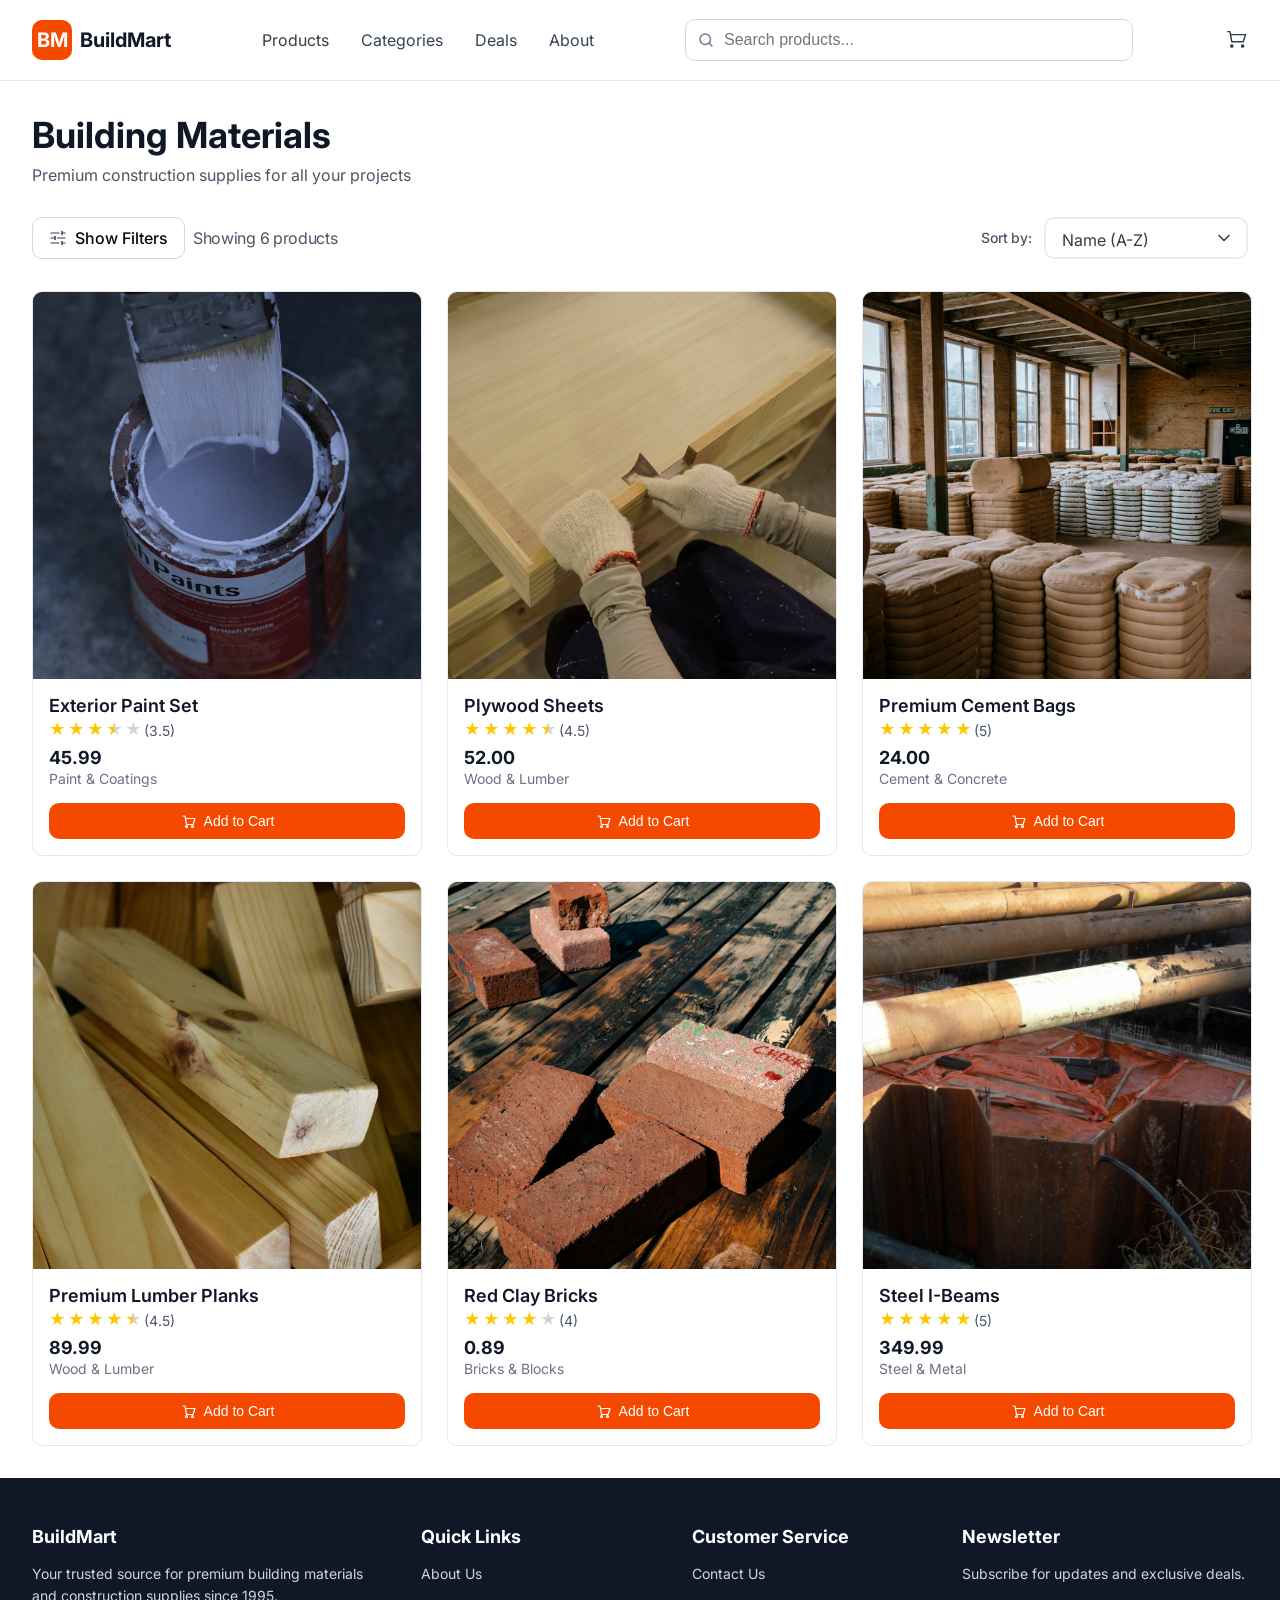
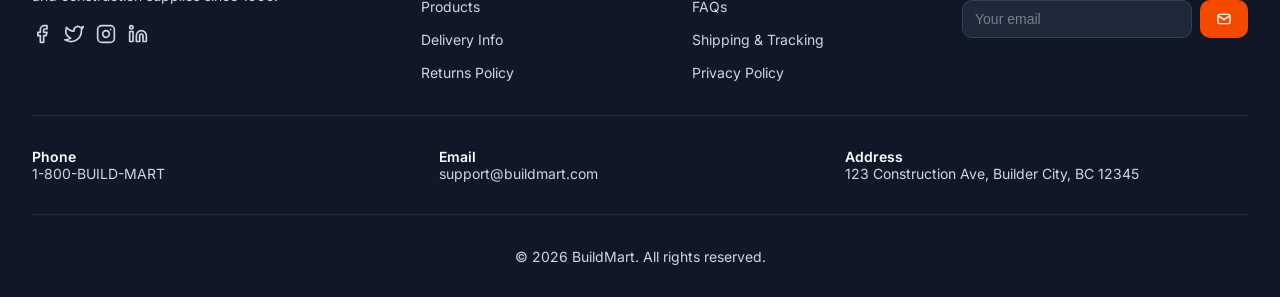
==== commit 24857606: "Merge pull request #9 from pshk743/feature/site-footer feat: add hover effect to footer social icons" ====
--- a/index.html
+++ b/index.html
@@ -9,7 +9,6 @@
     <link rel="stylesheet" href="css/footer.css">
     <link rel="stylesheet" href="css/filter.css">
     <link rel="stylesheet" href="css/product.css">
-    <link rel="stylesheet" href="css/cart-badge.css">
     <link rel="preconnect" href="https://fonts.googleapis.com">
     <link rel="preconnect" href="https://fonts.gstatic.com" crossorigin>
     <link href="https://fonts.googleapis.com/css2?family=Inter:wght@400;700&display=swap" rel="stylesheet">
@@ -17,10 +16,10 @@
 <body>
 <header class="header">
     <div class="header-content">
-        <a href="index.html" class="logo">
+        <div class="logo">
             <div class="logo-box">BM</div>
             <span class="logo-text">BuildMart</span>
-        </a>
+        </div>
 
         <nav class="nav">
             <a href="#" class="nav-link active">Products</a>
@@ -136,23 +135,27 @@
             <p class="footer-description">Your trusted source for premium building materials and construction supplies since 1995.</p>
             <div class="social-links">
                 <a href="#" class="social-link" aria-label="Facebook">
-                    <svg width="16" height="16" viewBox="0 0 24 24" fill="currentColor">
-                        <path d="M24 12.073c0-6.627-5.373-12-12-12s-12 5.373-12 12c0 5.99 4.388 10.954 10.125 11.854v-8.385H7.078v-3.47h3.047V9.43c0-3.007 1.792-4.669 4.533-4.669 1.312 0 2.686.235 2.686.235v2.953H15.83c-1.491 0-1.956.925-1.956 1.874v2.25h3.328l-.532 3.47h-2.796v8.385C19.612 23.027 24 18.062 24 12.073z"/>
+                    <svg width="24" height="24" viewBox="0 0 24 24" fill="none" stroke="currentColor" stroke-width="2" stroke-linecap="round" stroke-linejoin="round">
+                        <path d="M18 2h-3a5 5 0 0 0-5 5v3H7v4h3v8h4v-8h3l1-4h-4V7a1 1 0 0 1 1-1h3z"></path>
                     </svg>
                 </a>
                 <a href="#" class="social-link" aria-label="Twitter">
-                    <svg width="16" height="16" viewBox="0 0 24 24" fill="currentColor">
-                        <path d="M23.953 4.57a10 10 0 01-2.825.775 4.958 4.958 0 002.163-2.723c-.951.555-2.005.959-3.127 1.184a4.92 4.92 0 00-8.384 4.482C7.69 8.095 4.067 6.13 1.64 3.162a4.822 4.822 0 00-.666 2.475c0 1.71.87 3.213 2.188 4.096a4.904 4.904 0 01-2.228-.616v.06a4.923 4.923 0 003.946 4.827 4.996 4.996 0 01-2.212.085 4.936 4.936 0 004.604 3.417 9.867 9.867 0 01-6.102 2.105c-.39 0-.779-.023-1.17-.067a13.995 13.995 0 007.557 2.209c9.053 0 13.998-7.496 13.998-13.985 0-.21 0-.42-.015-.63A9.935 9.935 0 0024 4.59z"/>
+                    <svg width="24" height="24" viewBox="0 0 24 24" fill="none" stroke="currentColor" stroke-width="2" stroke-linecap="round" stroke-linejoin="round">
+                        <path d="M23 3a10.9 10.9 0 0 1-3.14 1.53 4.48 4.48 0 0 0-7.86 3v1A10.66 10.66 0 0 1 3 4s-4 9 5 13a11.64 11.64 0 0 1-7 2c9 5 20 0 20-11.5a4.5 4.5 0 0 0-.08-.83A7.72 7.72 0 0 0 23 3z"></path>
                     </svg>
                 </a>
                 <a href="#" class="social-link" aria-label="Instagram">
-                    <svg width="16" height="16" viewBox="0 0 24 24" fill="currentColor">
-                        <path d="M12 2.163c3.204 0 3.584.012 4.85.07 3.252.148 4.771 1.691 4.919 4.919.058 1.265.069 1.645.069 4.849 0 3.205-.012 3.584-.069 4.849-.149 3.225-1.664 4.771-4.919 4.919-1.266.058-1.644.07-4.85.07-3.204 0-3.584-.012-4.849-.07-3.26-.149-4.771-1.699-4.919-4.92-.058-1.265-.07-1.644-.07-4.849 0-3.204.013-3.583.07-4.849.149-3.227 1.664-4.771 4.919-4.919 1.266-.057 1.645-.069 4.849-.069zm0-2.163c-3.259 0-3.667.014-4.947.072-4.358.2-6.78 2.618-6.98 6.98-.059 1.281-.073 1.689-.073 4.948 0 3.259.014 3.668.072 4.948.2 4.358 2.618 6.78 6.98 6.98 1.281.058 1.689.072 4.948.072 3.259 0 3.668-.014 4.948-.072 4.354-.2 6.782-2.618 6.979-6.98.059-1.28.073-1.689.073-4.948 0-3.259-.014-3.667-.072-4.947-.196-4.354-2.617-6.78-6.979-6.98-1.281-.059-1.69-.073-4.949-.073zm0 5.838c-3.403 0-6.162 2.759-6.162 6.162s2.759 6.163 6.162 6.163 6.162-2.759 6.162-6.163c0-3.403-2.759-6.162-6.162-6.162zm0 10.162c-2.209 0-4-1.79-4-4 0-2.209 1.791-4 4-4s4 1.791 4 4c0 2.21-1.791 4-4 4zm6.406-11.845c-.796 0-1.441.645-1.441 1.44s.645 1.44 1.441 1.44c.795 0 1.439-.645 1.439-1.44s-.644-1.44-1.439-1.44z"/>
+                    <svg width="24" height="24" viewBox="0 0 24 24" fill="none" stroke="currentColor" stroke-width="2" stroke-linecap="round" stroke-linejoin="round">
+                        <rect x="2" y="2" width="20" height="20" rx="5" ry="5"></rect>
+                        <path d="M16 11.37A4 4 0 1 1 12.63 8 4 4 0 0 1 16 11.37z"></path>
+                        <line x1="17.5" y1="6.5" x2="17.51" y2="6.5"></line>
                     </svg>
                 </a>
                 <a href="#" class="social-link" aria-label="LinkedIn">
-                    <svg width="16" height="16" viewBox="0 0 24 24" fill="currentColor">
-                        <path d="M20.447 20.452h-3.554v-5.569c0-1.328-.027-3.037-1.852-3.037-1.853 0-2.136 1.445-2.136 2.939v5.667H9.351V9h3.414v1.561h.046c.477-.9 1.637-1.85 3.37-1.85 3.601 0 4.267 2.37 4.267 5.455v6.286zM5.337 7.433c-1.144 0-2.063-.926-2.063-2.065 0-1.138.92-2.063 2.063-2.063 1.14 0 2.064.925 2.064 2.063 0 1.139-.925 2.065-2.064 2.065zm1.782 13.019H3.555V9h3.564v11.452zM22.225 0H1.771C.792 0 0 .774 0 1.729v20.542C0 23.227.792 24 1.771 24h20.451C23.2 24 24 23.227 24 22.271V1.729C24 .774 23.2 0 22.222 0h.003z"/>
+                    <svg width="24" height="24" viewBox="0 0 24 24" fill="none" stroke="currentColor" stroke-width="2" stroke-linecap="round" stroke-linejoin="round">
+                        <path d="M16 8a6 6 0 0 1 6 6v7h-4v-7a2 2 0 0 0-2-2 2 2 0 0 0-2 2v7h-4v-7a6 6 0 0 1 6-6z"></path>
+                        <rect x="2" y="9" width="4" height="12"></rect>
+                        <circle cx="4" cy="4" r="2"></circle>
                     </svg>
                 </a>
             </div>
@@ -214,7 +217,6 @@
 </footer>
 <script src="js/filter.js"></script>
 <script src="js/products.js"></script>
-<script src="js/cart-badge.js"></script>
 <template id="product-card-template">
     <div class="product-card">
         <div class="product-image">
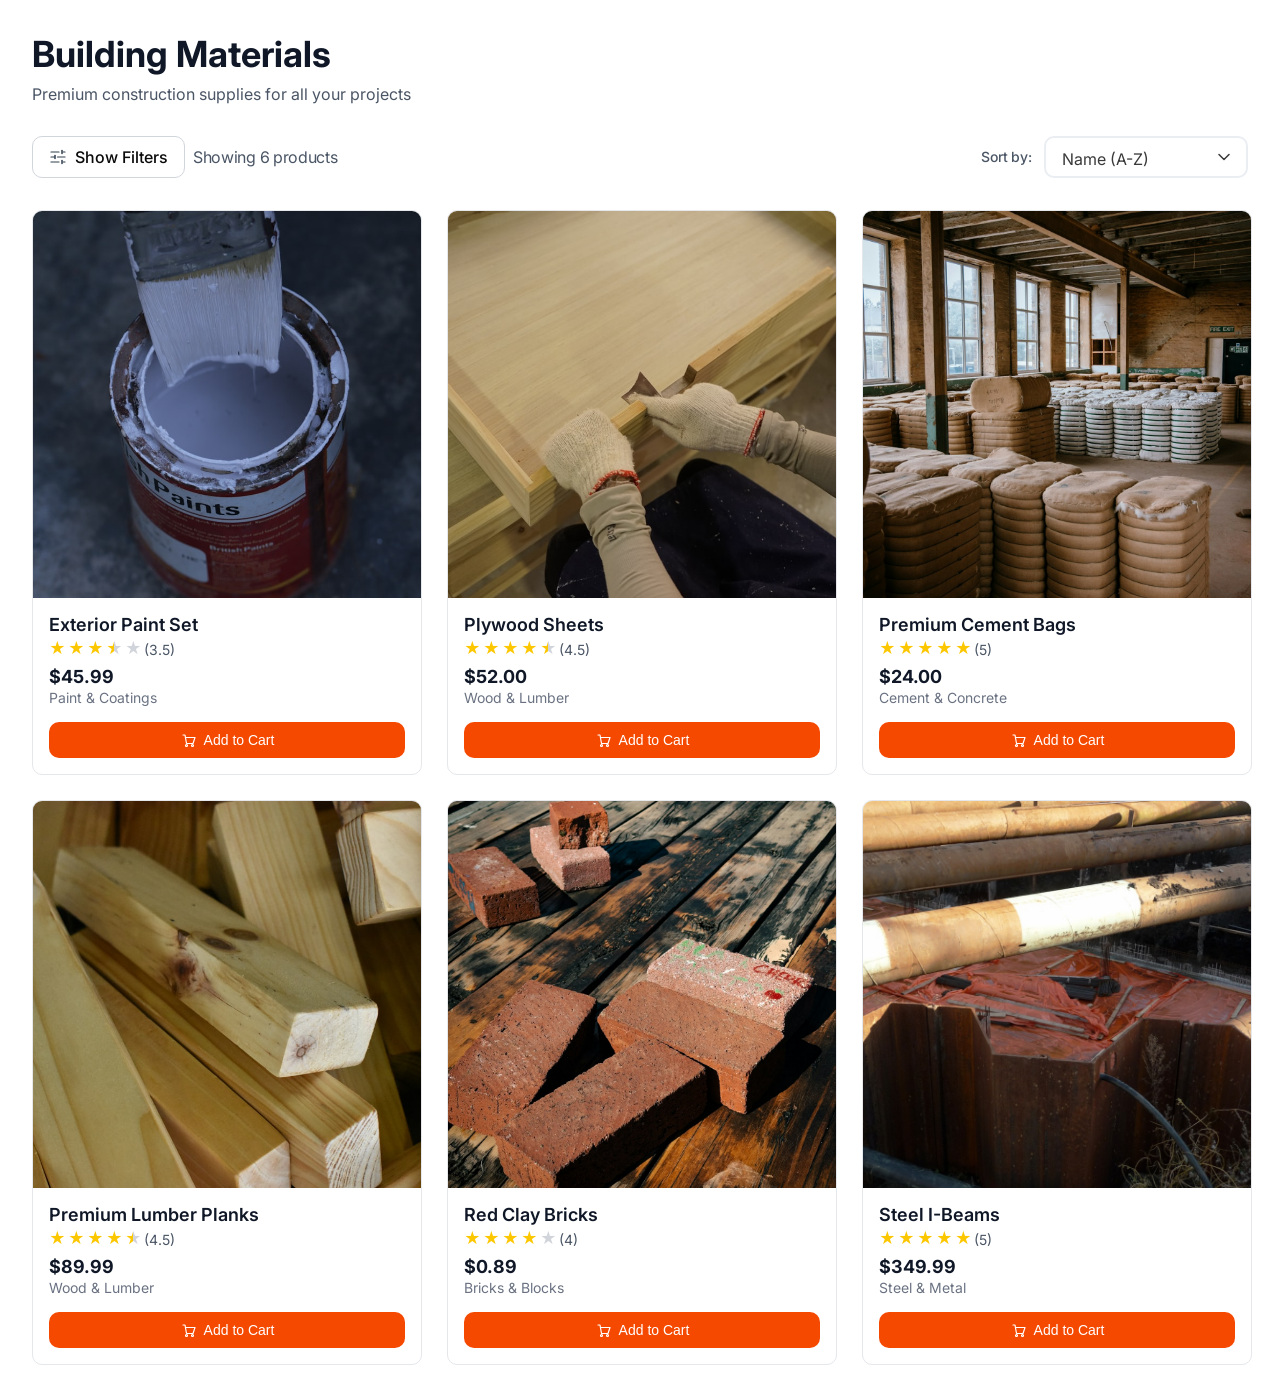
==== commit 7a46fb55: "refactor: remove header and footer from HTML pages" ====
--- a/index.html
+++ b/index.html
@@ -9,46 +9,13 @@
     <link rel="stylesheet" href="css/footer.css">
     <link rel="stylesheet" href="css/filter.css">
     <link rel="stylesheet" href="css/product.css">
+    <link rel="stylesheet" href="css/cart-badge.css">
     <link rel="preconnect" href="https://fonts.googleapis.com">
     <link rel="preconnect" href="https://fonts.gstatic.com" crossorigin>
     <link href="https://fonts.googleapis.com/css2?family=Inter:wght@400;700&display=swap" rel="stylesheet">
 </head>
 <body>
-<header class="header">
-    <div class="header-content">
-        <div class="logo">
-            <div class="logo-box">BM</div>
-            <span class="logo-text">BuildMart</span>
-        </div>
-
-        <nav class="nav">
-            <a href="#" class="nav-link active">Products</a>
-            <a href="#" class="nav-link">Categories</a>
-            <a href="#" class="nav-link">Deals</a>
-            <a href="#" class="nav-link">About</a>
-        </nav>
-
-        <div class="search-wrapper">
-            <div class="search-container">
-                    <span class="search-icon">
-                        <svg width="16" height="16" viewBox="0 0 16 16" fill="none" xmlns="http://www.w3.org/2000/svg">
-                            <path d="M7.25 12.5C10.1495 12.5 12.5 10.1495 12.5 7.25C12.5 4.3505 10.1495 2 7.25 2C4.3505 2 2 4.3505 2 7.25C2 10.1495 4.3505 12.5 7.25 12.5Z" stroke="#6F7D8E" stroke-width="1.5" stroke-linecap="round" stroke-linejoin="round"/>
-                            <path d="M14 14L11 11" stroke="#6F7D8E" stroke-width="1.5" stroke-linecap="round" stroke-linejoin="round"/>
-                        </svg>
-                    </span>
-                <input type="text" placeholder="Search products..." class="search-input">
-            </div>
-        </div>
-
-        <button class="cart-btn">
-            <svg width="20" height="20" viewBox="0 0 20 20" fill="none" xmlns="http://www.w3.org/2000/svg">
-                <path d="M6.5 16.5C7.32843 16.5 8 15.8284 8 15C8 14.1716 7.32843 13.5 6.5 13.5C5.67157 13.5 5 14.1716 5 15C5 15.8284 5.67157 16.5 6.5 16.5Z" fill="#2F3E4E"/>
-                <path d="M15.5 16.5C16.3284 16.5 17 15.8284 17 15C17 14.1716 16.3284 13.5 15.5 13.5C14.6716 13.5 14 14.1716 14 15C14 15.8284 14.6716 16.5 15.5 16.5Z" fill="#2F3E4E"/>
-                <path d="M3 3H5L6.5 11.5H16L18 5.5H6" stroke="#2F3E4E" stroke-width="1.2" stroke-linecap="round" stroke-linejoin="round"/>
-            </svg>
-        </button>
-    </div>
-</header>
+<div id="header-placeholder"></div>
 
 <div class="filter-section-text">
     <h3>Building Materials</h3>
@@ -128,95 +95,11 @@
     <button class="no-products-message-btn" id="clearFromMessage">Clear filters</button>
 </div>
 
-<footer class="footer">
-    <div class="footer-content">
-        <div class="footer-section">
-            <h3>BuildMart</h3>
-            <p class="footer-description">Your trusted source for premium building materials and construction supplies since 1995.</p>
-            <div class="social-links">
-                <a href="#" class="social-link" aria-label="Facebook">
-                    <svg width="24" height="24" viewBox="0 0 24 24" fill="none" stroke="currentColor" stroke-width="2" stroke-linecap="round" stroke-linejoin="round">
-                        <path d="M18 2h-3a5 5 0 0 0-5 5v3H7v4h3v8h4v-8h3l1-4h-4V7a1 1 0 0 1 1-1h3z"></path>
-                    </svg>
-                </a>
-                <a href="#" class="social-link" aria-label="Twitter">
-                    <svg width="24" height="24" viewBox="0 0 24 24" fill="none" stroke="currentColor" stroke-width="2" stroke-linecap="round" stroke-linejoin="round">
-                        <path d="M23 3a10.9 10.9 0 0 1-3.14 1.53 4.48 4.48 0 0 0-7.86 3v1A10.66 10.66 0 0 1 3 4s-4 9 5 13a11.64 11.64 0 0 1-7 2c9 5 20 0 20-11.5a4.5 4.5 0 0 0-.08-.83A7.72 7.72 0 0 0 23 3z"></path>
-                    </svg>
-                </a>
-                <a href="#" class="social-link" aria-label="Instagram">
-                    <svg width="24" height="24" viewBox="0 0 24 24" fill="none" stroke="currentColor" stroke-width="2" stroke-linecap="round" stroke-linejoin="round">
-                        <rect x="2" y="2" width="20" height="20" rx="5" ry="5"></rect>
-                        <path d="M16 11.37A4 4 0 1 1 12.63 8 4 4 0 0 1 16 11.37z"></path>
-                        <line x1="17.5" y1="6.5" x2="17.51" y2="6.5"></line>
-                    </svg>
-                </a>
-                <a href="#" class="social-link" aria-label="LinkedIn">
-                    <svg width="24" height="24" viewBox="0 0 24 24" fill="none" stroke="currentColor" stroke-width="2" stroke-linecap="round" stroke-linejoin="round">
-                        <path d="M16 8a6 6 0 0 1 6 6v7h-4v-7a2 2 0 0 0-2-2 2 2 0 0 0-2 2v7h-4v-7a6 6 0 0 1 6-6z"></path>
-                        <rect x="2" y="9" width="4" height="12"></rect>
-                        <circle cx="4" cy="4" r="2"></circle>
-                    </svg>
-                </a>
-            </div>
-        </div>
-
-        <div class="footer-section">
-            <h3>Quick Links</h3>
-            <ul class="footer-links">
-                <li><a href="#">About Us</a></li>
-                <li><a href="#">Products</a></li>
-                <li><a href="#">Delivery Info</a></li>
-                <li><a href="#">Returns Policy</a></li>
-            </ul>
-        </div>
-
-        <div class="footer-section">
-            <h3>Customer Service</h3>
-            <ul class="footer-links">
-                <li><a href="#">Contact Us</a></li>
-                <li><a href="#">FAQs</a></li>
-                <li><a href="#">Shipping & Tracking</a></li>
-                <li><a href="#">Privacy Policy</a></li>
-            </ul>
-        </div>
-
-        <div class="footer-section newsletter-section">
-            <h3>Newsletter</h3>
-            <p class="newsletter-description">Subscribe for updates and exclusive deals.</p>
-            <div class="newsletter-form">
-                <input type="email" placeholder="Your email" class="newsletter-input">
-                <button type="submit" class="newsletter-btn">
-                    <svg width="16" height="16" viewBox="0 0 24 24" fill="none" stroke="currentColor" stroke-width="2">
-                        <rect x="3" y="5" width="18" height="14" rx="2" ry="2"></rect>
-                        <polyline points="3,7 12,13 21,7"></polyline>
-                    </svg>
-                </button>
-            </div>
-        </div>
-    </div>
-
-    <div class="footer-contact">
-        <div class="contact-item">
-            <span class="contact-label">Phone</span>
-            <span class="contact-value">1-800-BUILD-MART</span>
-        </div>
-        <div class="contact-item">
-            <span class="contact-label">Email</span>
-            <span class="contact-value">support@buildmart.com</span>
-        </div>
-        <div class="contact-item">
-            <span class="contact-label">Address</span>
-            <span class="contact-value">123 Construction Ave, Builder City, BC 12345</span>
-        </div>
-    </div>
-
-    <div class="footer-bottom">
-        <p>&copy; 2026 BuildMart. All rights reserved.</p>
-    </div>
-</footer>
+<div id="footer-placeholder"></div>
+<script src="js/components.js"></script>
 <script src="js/filter.js"></script>
 <script src="js/products.js"></script>
+<script src="js/cart-badge.js"></script>
 <template id="product-card-template">
     <div class="product-card">
         <div class="product-image">
--- a/css/cart-badge.css
+++ b/css/cart-badge.css
@@ -0,0 +1,47 @@
+.cart-badge {
+    position: absolute;
+    top: -9px;
+    right: -9px;
+    background-color: #F54900;
+    color: #ffffff;
+    font-size: 11px;
+    width: 20px;
+    height: 20px;
+    border-radius: 50%;
+    display: flex;
+    align-items: center;
+    justify-content: center;
+}
+
+.cart-notification {
+    position: fixed;
+    top: 52px;
+    right: 20px;
+    background: #ffffff;
+    padding: 16px 20px;
+    border-radius: 8px;
+    display: flex;
+    align-items: center;
+    gap: 12px;
+    box-shadow: 0 4px 12px rgba(0, 0, 0, 0.15);
+    z-index: 10000;
+    font-size: 12px;
+    font-weight: 600;
+    min-width: 300px;
+    opacity: 0;
+    transform: translateY(-20px);
+    transition: 0.3s;
+}
+
+.cart-notification.show {
+    opacity: 1;
+    transform: translateY(0);
+}
+
+.cart-notification svg {
+    width: 16px;
+    height: 16px;
+    background: #1a1a1a;
+    border-radius: 50%;
+    padding: 3px;
+}
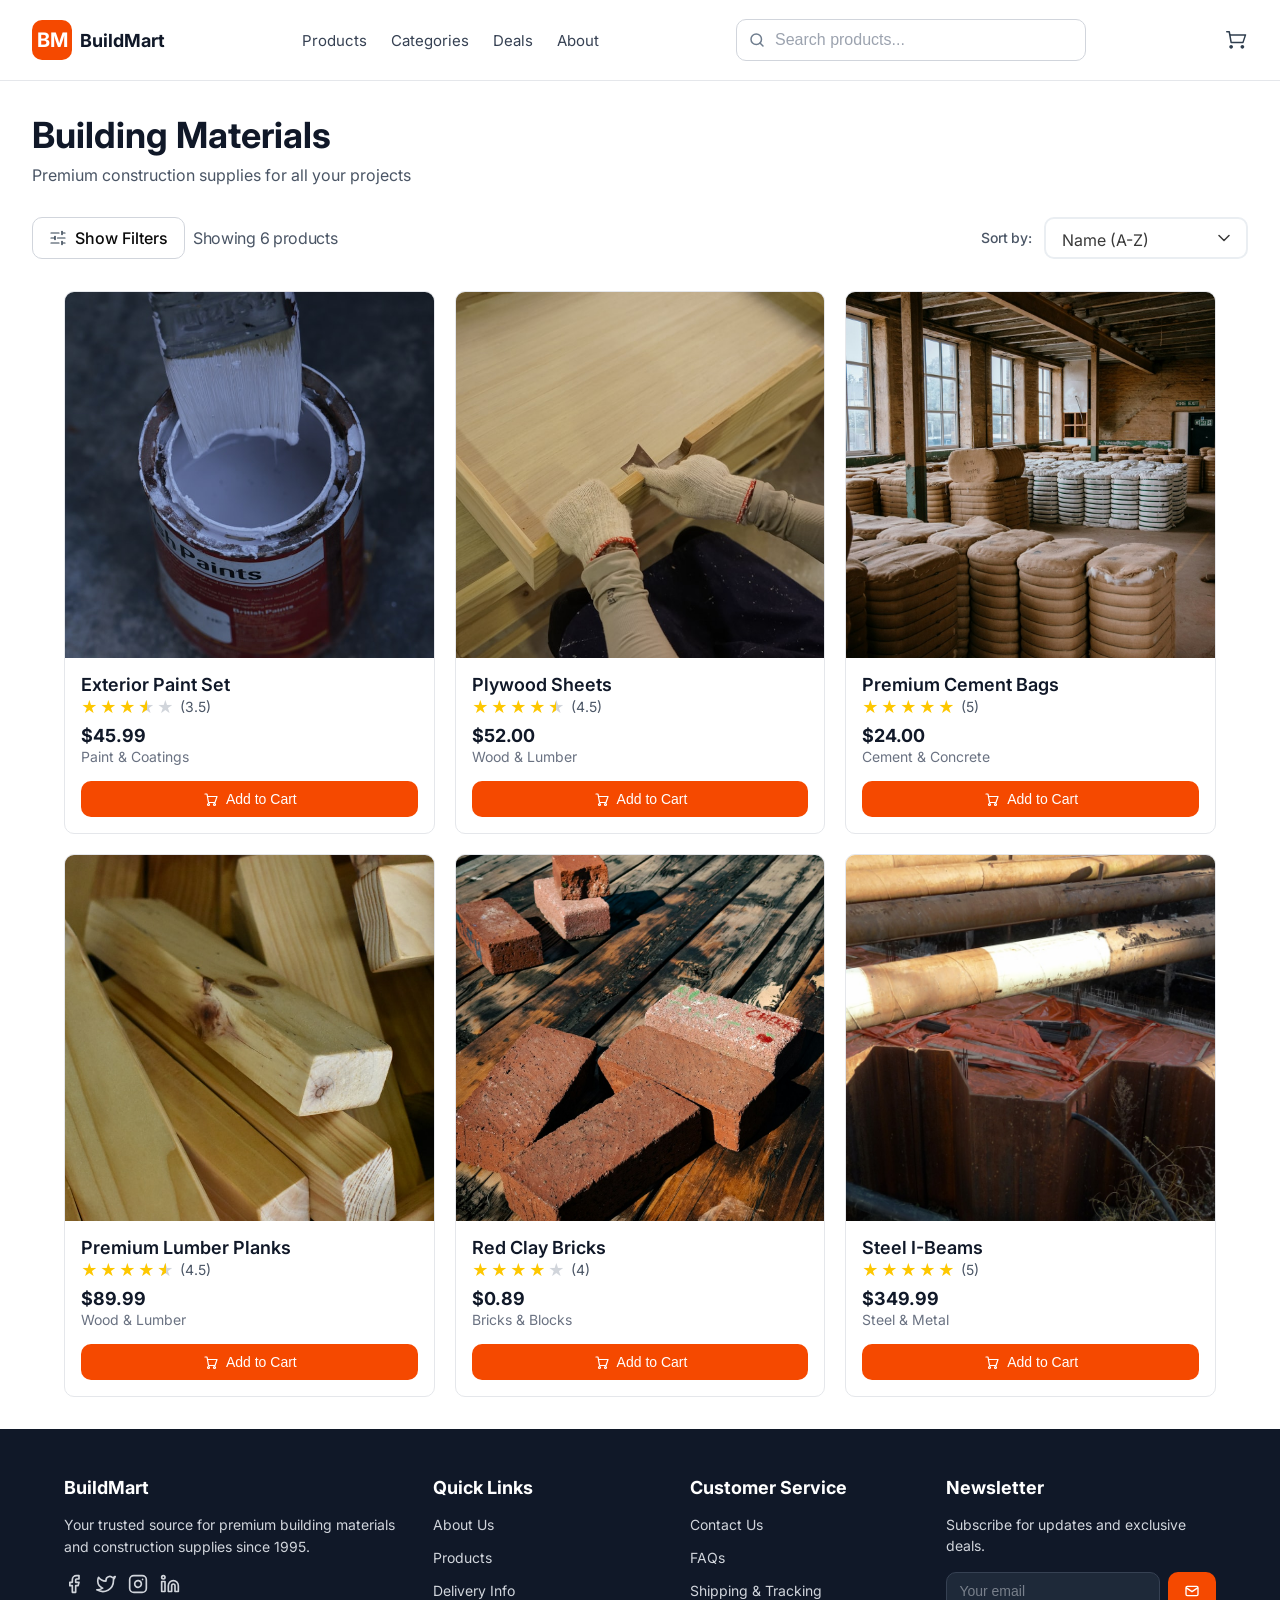
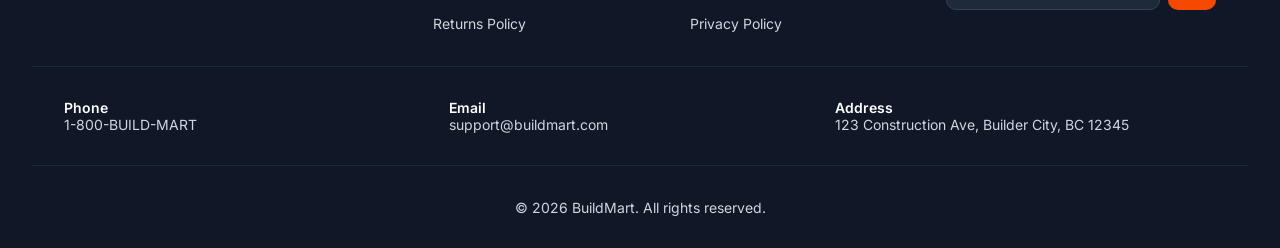
==== commit 81531fc9: "feat: add responsive mobile menu with toggle functionality" ====
--- a/index.html
+++ b/index.html
@@ -6,6 +6,7 @@
     <title>BuildMart</title>
     <link rel="stylesheet" href="css/style.css">
     <link rel="stylesheet" href="css/header.css">
+    <link rel="stylesheet" href="css/mobile-menu.css">
     <link rel="stylesheet" href="css/footer.css">
     <link rel="stylesheet" href="css/filter.css">
     <link rel="stylesheet" href="css/product.css">
@@ -16,6 +17,27 @@
 </head>
 <body>
 <div id="header-placeholder"></div>
+
+<div class="mobile-menu" id="mobileMenu">
+    <div class="mobile-search">
+        <div class="search-container">
+                <span class="search-icon">
+                    <svg width="16" height="16" viewBox="0 0 16 16" fill="none" xmlns="http://www.w3.org/2000/svg">
+                        <path d="M7.25 12.5C10.1495 12.5 12.5 10.1495 12.5 7.25C12.5 4.3505 10.1495 2 7.25 2C4.3505 2 2 4.3505 2 7.25C2 10.1495 4.3505 12.5 7.25 12.5Z" stroke="#6F7D8E" stroke-width="1.5" stroke-linecap="round" stroke-linejoin="round"/>
+                        <path d="M14 14L11 11" stroke="#6F7D8E" stroke-width="1.5" stroke-linecap="round" stroke-linejoin="round"/>
+                    </svg>
+                </span>
+            <input type="text" placeholder="Search products..." class="search-input">
+        </div>
+    </div>
+
+    <nav class="mobile-nav">
+        <a href="index.html" class="nav-link mobile-nav-link active">Products</a>
+        <a href="#" class="nav-link mobile-nav-link">Categories</a>
+        <a href="#" class="nav-link mobile-nav-link">Deals</a>
+        <a href="#" class="nav-link mobile-nav-link">About</a>
+    </nav>
+</div>
 
 <div class="filter-section-text">
     <h3>Building Materials</h3>
@@ -97,6 +119,7 @@
 
 <div id="footer-placeholder"></div>
 <script src="js/components.js"></script>
+<script src="js/mobile-menu.js"></script>
 <script src="js/filter.js"></script>
 <script src="js/products.js"></script>
 <script src="js/cart-badge.js"></script>
--- a/css/style.css
+++ b/css/style.css
@@ -5,9 +5,10 @@
 }
 
 body {
+    padding-top: 81px;
     font-family: 'Inter', -apple-system, BlinkMacSystemFont, 'Segoe UI', Roboto, sans-serif;
     background-color: #ffffff;
     min-height: 100vh;
     display: flex;
     flex-direction: column;
-}
+}
--- a/css/header.css
+++ b/css/header.css
@@ -1,8 +1,10 @@
 .header {
     background-color: #ffffff;
     border-bottom: 1px solid #e5e7eb;
-    position: sticky;
+    position: fixed;
     top: 0;
+    left: 0;
+    width: 100%;
     z-index: 1000;
 }
 
@@ -40,17 +42,21 @@
     font-weight: 700;
     font-size: 20px;
     color: #101828;
+    white-space: nowrap;
 }
 
 .nav {
     display: flex;
     gap: 32px;
+    flex-shrink: 0;
 }
 
 .nav-link {
     font-size: 16px;
     color: #364153;
     text-decoration: none;
+    white-space: nowrap;
+    transition: font-size 0.2s ease;
 }
 
 .nav-link.active {
@@ -61,18 +67,26 @@
     color: #F54900;
 }
 
+.search-wrapper {
+    flex: 1;
+    min-width: 0;
+    max-width: 448px;
+}
+
 .search-container {
-    width: 448px;
+    width: 100%;
     height: 42px;
     border-radius: 10px;
     display: flex;
     padding: 11px 12px;
     align-items: center;
     border: 1px solid #d1d5dc;
+    transition: all 0.2s ease;
 }
 
 .search-container:focus-within {
     border: 2px solid #F54900;
+    padding: 10px 11px;
 }
 
 .search-icon {
@@ -81,6 +95,7 @@
     display: flex;
     align-items: center;
     margin-right: 6px;
+    flex-shrink: 0;
 }
 
 .search-input {
@@ -90,19 +105,30 @@
     outline: none;
     font-size: 16px;
     margin: 0;
+    min-width: 0;
+    width: 100%;
+}
+
+.search-input::placeholder {
+    color: #9ca3af;
 }
 
 .cart-btn {
     background: none;
     border: none;
     cursor: pointer;
-    width: 24px;
-    height: 24px;
+    width: 25px;
+    height: 25px;
+    padding: 0;
+    display: flex;
+    align-items: center;
+    justify-content: center;
+    flex-shrink: 0;
 }
 
 .cart-btn svg {
-    width: 100%;
-    height: 100%;
+    width: 25px;
+    height: 25px;
 }
 
 .cart-btn:hover svg path:nth-child(1),
@@ -112,4 +138,125 @@
 
 .cart-btn:hover svg path:nth-child(3) {
     stroke: #F54900;
+}
+
+.header-actions {
+    display: flex;
+    align-items: center;
+    gap: 20px;
+    flex-shrink: 0;
+}
+
+@media (max-width: 1280px) {
+    .header-content {
+        max-width: 100%;
+        padding: 0 32px;
+        gap: 16px;
+    }
+
+    .search-wrapper {
+        max-width: 350px;
+    }
+
+    .nav {
+        gap: 24px;
+    }
+
+    .nav-link {
+        font-size: 15px;
+    }
+
+    .logo-text {
+        font-size: 18px;
+    }
+}
+
+@media (max-width: 1024px) {
+    .header-content {
+        padding: 0 24px;
+        gap: 16px;
+    }
+
+    .search-wrapper {
+        max-width: 280px;
+    }
+
+    .nav {
+        gap: 20px;
+    }
+
+    .nav-link {
+        font-size: 14px;
+    }
+
+    .logo-text {
+        font-size: 16px;
+    }
+
+    .logo-box {
+        width: 36px;
+        height: 36px;
+        font-size: 18px;
+    }
+
+    .search-container {
+        height: 38px;
+        padding: 9px 12px;
+    }
+
+    .search-input {
+        font-size: 14px;
+    }
+
+    .search-icon {
+        width: 18px;
+        height: 18px;
+    }
+}
+
+@media (max-width: 768px) {
+    .header-content {
+        padding: 0 20px;
+        min-height: 64px;
+        gap: 12px;
+    }
+
+    .logo-box {
+        width: 32px;
+        height: 32px;
+        font-size: 16px;
+        border-radius: 8px;
+    }
+
+    .logo-text {
+        display: none;
+    }
+
+    .nav {
+        display: none;
+    }
+
+    .search-wrapper {
+        display: none;
+    }
+
+    .search-btn-mobile {
+        display: flex;
+        align-items: center;
+        justify-content: center;
+    }
+
+    .header-actions {
+        gap: 16px;
+    }
+
+    .cart-btn {
+        width: 25px;
+        height: 25px;
+    }
+
+    .cart-btn svg {
+        width: 25px;
+        height: 25px;
+    }
 }
--- a/css/mobile-menu.css
+++ b/css/mobile-menu.css
@@ -0,0 +1,199 @@
+.search-btn-mobile {
+    display: none;
+    background: none;
+    border: none;
+    cursor: pointer;
+    width: 20px;
+    height: 20px;
+    padding: 0;
+    flex-shrink: 0;
+}
+
+.search-btn-mobile svg {
+    width: 20px;
+    height: 20px;
+}
+
+.search-btn-mobile svg path {
+    transition: stroke 0.2s ease, fill 0.2s ease;
+}
+
+.search-btn-mobile:hover svg path {
+    stroke: #F54900;
+}
+
+.burger-btn {
+    display: none;
+    flex-direction: column;
+    justify-content: center;
+    gap: 3.5px;
+    background: none;
+    border: none;
+    cursor: pointer;
+    padding: 0;
+    width: 24px;
+    height: 24px;
+    flex-shrink: 0;
+}
+
+.burger-btn span {
+    width: 18px;
+    height: 2px;
+    background-color: #364153;
+    border-radius: 5px;
+    transition: all 0.3s ease;
+}
+
+.mobile-menu {
+    display: none;
+    position: fixed;
+    top: 80px;
+    left: 0;
+    width: 100%;
+    background-color: #ffffff;
+    flex-direction: column;
+    border-bottom: 1px solid #e5e7eb;
+    z-index: 999;
+}
+
+.mobile-menu.active {
+    display: flex;
+}
+
+.mobile-search {
+    padding: 15px;
+}
+
+.mobile-search .search-container {
+    width: 100%;
+    background-color: #fff;
+}
+
+.mobile-nav {
+    display: flex;
+    flex-direction: column;
+    padding: 20px;
+    gap: 16px;
+}
+
+.mobile-nav .nav-link {
+    font-size: 18px;
+    padding: 8px 0;
+    white-space: normal;
+    color: #364153;
+    text-decoration: none;
+    transition: color 0.2s ease;
+}
+
+.mobile-nav .nav-link.active {
+    color: #F54900;
+    font-weight: 500;
+}
+
+.mobile-nav .nav-link:hover {
+    color: #F54900;
+}
+
+body.menu-open .filter-section-text,
+body.menu-open .breadcrumb,
+body.menu-open .shopping-cart-page {
+    margin-top: 280px;
+}
+
+@media (max-width: 768px) {
+    .search-btn-mobile {
+        display: flex;
+        align-items: center;
+        justify-content: center;
+    }
+
+    .burger-btn {
+        display: flex;
+    }
+
+    .mobile-menu {
+        top: 64px;
+    }
+
+    .mobile-search {
+        padding: 10px;
+    }
+
+    .mobile-search .search-container {
+        height: 44px;
+    }
+
+    .mobile-search .search-input {
+        font-size: 16px;
+    }
+
+    .mobile-nav {
+        padding: 0 16px 16px 16px;
+        gap: 4px;
+    }
+
+    .mobile-nav .nav-link {
+        font-size: 16px;
+        padding: 10px 0;
+    }
+
+    body.menu-open .filter-section-text,
+    body.menu-open .breadcrumb,
+    body.menu-open .shopping-cart-page {
+        margin-top: 230px;
+    }
+}
+
+@media (max-width: 375px) {
+    .search-btn-mobile {
+        width: 18px;
+        height: 18px;
+    }
+
+    .search-btn-mobile svg {
+        width: 18px;
+        height: 18px;
+    }
+
+    .burger-btn {
+        width: 20px;
+        height: 20px;
+        gap: 2.5px;
+    }
+
+    .burger-btn span {
+        width: 20px;
+        height: 2px;
+    }
+
+    .mobile-menu {
+        top: 56px;
+    }
+
+    .mobile-search {
+        padding: 20px 10px 10px;
+    }
+
+    .mobile-search .search-container {
+        height: 40px;
+    }
+
+    .mobile-search .search-input {
+        font-size: 14px;
+    }
+
+    .mobile-nav {
+        padding: 0 12px 12px 12px;
+    }
+
+    .mobile-nav .nav-link {
+        font-size: 15px;
+        padding: 8px 0;
+    }
+
+    body.menu-open .filter-section-text,
+    body.menu-open .breadcrumb,
+    body.menu-open .shopping-cart-page{
+        margin-top: 200px;
+    }
+}
--- a/css/footer.css
+++ b/css/footer.css
@@ -156,4 +156,110 @@
     text-align: center;
     color: #d1d5dc;
     font-size: 14px;
+}
+
+@media (max-width: 1280px) {
+    .footer-content,
+    .footer-contact,
+    .footer-bottom {
+        max-width: 100%;
+        padding-left: 32px;
+        padding-right: 32px;
+    }
+}
+
+@media (max-width: 1024px) {
+    .footer {
+        padding: 40px 24px 24px;
+    }
+
+    .footer-content {
+        grid-template-columns: 1fr 1fr;
+        gap: 32px 24px;
+        padding-left: 0;
+        padding-right: 0;
+    }
+
+    .footer-section:first-child {
+        grid-column: 1 / -1;
+    }
+
+    .footer-contact {
+        padding-left: 0;
+        padding-right: 0;
+        flex-wrap: wrap;
+        gap: 16px;
+    }
+
+    .contact-item {
+        flex: 1 1 calc(50% - 8px);
+        min-width: 200px;
+    }
+
+    .footer-bottom {
+        padding-left: 0;
+        padding-right: 0;
+    }
+}
+
+@media (max-width: 768px) {
+    .footer {
+        padding: 32px 20px 20px;
+    }
+
+    .footer-content {
+        grid-template-columns: 1fr;
+        gap: 32px;
+    }
+
+    .footer-section:first-child {
+        grid-column: 1;
+    }
+
+    .footer-section h3 {
+        font-size: 16px;
+    }
+
+    .footer-description {
+        font-size: 13px;
+        line-height: 1.5;
+    }
+
+    .newsletter-form {
+        flex-direction: row;
+        gap: 8px;
+    }
+
+    .newsletter-input {
+        flex: 1;
+    }
+
+    .newsletter-btn {
+        width: 48px;
+        flex-shrink: 0;
+    }
+
+    .footer-contact {
+        flex-direction: column;
+        gap: 16px;
+    }
+
+    .contact-item {
+        flex: 1 1 100%;
+    }
+}
+
+@media (max-width: 375px) {
+    .footer {
+        padding: 24px 16px 16px;
+    }
+
+    .footer-content {
+        gap: 20px;
+    }
+
+    .footer-description {
+        font-size: 12px;
+        line-height: 1.4;
+    }
 }
--- a/css/filter.css
+++ b/css/filter.css
@@ -1,8 +1,14 @@
-.filter-section-text {
+.filter-section-text,
+.filter-section,
+.no-products-message {
     width: 100%;
     max-width: 1216px;
     margin: 0 auto;
-    padding: 32px 0 32px;
+}
+
+.filter-section-text {
+    padding-top: 32px;
+    padding-bottom: 32px;
     display: flex;
     flex-direction: column;
     gap: 8px;
@@ -20,24 +26,23 @@
     color: #4A5565;
 }
 
-.filter-section{
-    width: 100%;
-    max-width: 1216px;
-    margin: 0 auto;
-    padding-bottom:32px;
+.filter-section {
+    padding-bottom: 32px;
 }
 
 .filters-bar {
-    width: 100%;
     display: flex;
     align-items: center;
     justify-content: space-between;
+    flex-wrap: wrap;
+    gap: 16px;
 }
 
 .filters-left {
     display: flex;
     align-items: center;
     gap: 8px;
+    flex-wrap: wrap;
 }
 
 .filters-btn {
@@ -55,7 +60,7 @@
     font-size: 16px;
     line-height: 24px;
     color: #0A0A0A;
-    transition: background-color 0.3s ease, border-color 0.3s ease, color 0.3s ease;
+    transition: all 0.3s ease;
 }
 
 .filters-btn:hover {
@@ -75,6 +80,7 @@
     display: flex;
     align-items: center;
     gap: 12px;
+    flex-wrap: wrap;
 }
 
 .sort-label {
@@ -113,16 +119,16 @@
 }
 
 .filters-panel {
-    width: 100%;
     background-color: #ffffff;
     border: 1px solid #e5e7eb;
     border-radius: 12px;
     padding: 25px;
     margin-top: 25px;
-    display: flex;
-    align-items: center;
+    transition: all 0.3s ease;
+    display: flex;
+    align-items: flex-start;
     justify-content: space-between;
-    transition: all 0.3s ease;
+    gap: 32px;
 }
 
 .filters-panel.hidden {
@@ -131,8 +137,9 @@
 
 .filters-content-section {
     display: grid;
-    grid-template-columns: 476px 476px 1fr;
+    grid-template-columns: repeat(2, 1fr);
     gap: 32px;
+    flex: 1;
 }
 
 .filter-group {
@@ -152,6 +159,7 @@
 .rating-buttons {
     display: flex;
     gap: 16px;
+    flex-wrap: wrap;
 }
 
 .rating-btn {
@@ -165,6 +173,7 @@
     transition: all 0.3s;
     display: flex;
     gap: 8px;
+    align-items: center;
 }
 
 .rating-btn::before {
@@ -173,10 +182,9 @@
     height: 16px;
     border: 1px solid rgba(0, 0, 0, 0.1);
     border-radius: 4px;
-    background-color: #ffffff;
+    background-color: #F3F4F6;
     flex-shrink: 0;
     transition: all 0.3s;
-    box-shadow: 0 1px 2px 0 rgba(0, 0, 0, 0.05);
 }
 
 .rating-btn:hover::before {
@@ -231,9 +239,7 @@
     border-radius: 50%;
     cursor: pointer;
     pointer-events: all;
-    box-shadow:
-            0px 1px 2px -1px rgba(0, 0, 0, 0.1),
-            0px 1px 3px 0px rgba(0, 0, 0, 0.1);
+    box-shadow: 0px 1px 2px -1px rgba(0, 0, 0, 0.1), 0px 1px 3px 0px rgba(0, 0, 0, 0.1);
     margin-top: 8px;
 }
 
@@ -249,7 +255,6 @@
 
 .clear-filters-btn {
     height: 38px;
-    margin-top: auto;
     font-family: 'Inter', sans-serif;
     font-weight: 500;
     font-size: 14px;
@@ -258,12 +263,15 @@
     background: #ffffff;
     border: 1px solid #F54900;
     border-radius: 10px;
-    padding: 12px;
+    padding: 12px 16px;
     cursor: pointer;
     transition: all 0.3s;
     display: flex;
     align-items: center;
     justify-content: center;
+    flex-shrink: 0;
+    align-self: flex-start;
+    margin-top: auto;
 }
 
 .clear-filters-btn:hover {
@@ -272,18 +280,16 @@
 }
 
 .no-products-message {
-    width: 100%;
-    max-width: 1216px;
-    margin: 0 auto 32px auto;
     display: flex;
     flex-direction: column;
+    align-items: center;
+    text-align: center;
 }
 
 .no-products-message h2 {
     font-size: 18px;
     color: #4A5565;
-    margin-bottom: 24px;
-    margin-left: 96px;
+    margin-bottom: 16px;
 }
 
 .no-products-message-btn {
@@ -293,9 +299,217 @@
     border: none;
     cursor: pointer;
     transition: color 0.2s ease;
-    margin-left: 164px;
 }
 
 .no-products-message-btn:hover {
     color: #D93A00;
+}
+
+@media (max-width: 1216px) {
+    .filter-section-text,
+    .filter-section,
+    .no-products-message {
+        padding-left: 32px;
+        padding-right: 32px;
+    }
+}
+
+@media (max-width: 1024px) {
+    .filter-section-text,
+    .filter-section,
+    .no-products-message {
+        padding-left: 24px;
+        padding-right: 24px;
+    }
+
+    .filter-section-text h3 {
+        font-size: 32px;
+    }
+
+    .filters-content-section {
+        gap: 24px;
+    }
+}
+
+@media (max-width: 768px) {
+    .filter-section-text,
+    .filter-section,
+    .no-products-message {
+        padding-left: 20px;
+        padding-right: 20px;
+    }
+
+    .filter-section-text {
+        padding-top: 24px;
+        padding-bottom: 24px;
+    }
+
+    .filter-section-text h3 {
+        font-size: 28px;
+    }
+
+    .filter-section-text p {
+        font-size: 14px;
+    }
+
+    .filters-content-section {
+        grid-template-columns: 1fr;
+        gap: 24px;
+    }
+
+    .filters-panel {
+        padding: 20px;
+        flex-direction: column;
+        align-items: stretch;
+    }
+
+    .filters-bar {
+        flex-direction: column;
+        align-items: stretch;
+    }
+
+    .filters-left {
+        width: 100%;
+        justify-content: flex-start;
+    }
+
+    .filters-right {
+        width: 100%;
+        justify-content: space-between;
+    }
+
+    .sort-select {
+        flex: 1;
+        min-width: auto;
+    }
+
+    .clear-filters-btn {
+        width: 100%;
+        justify-content: center;
+        margin-top: 0;
+    }
+
+    .no-products-message h2 {
+        font-size: 16px;
+        margin-bottom: 12px;
+    }
+
+    .no-products-message-btn {
+        font-size: 14px;
+    }
+
+    .clear-filters-btn {
+        width: auto;
+        align-self: flex-start;
+        margin-top: 0;
+    }
+}
+
+@media (max-width: 480px) {
+    .filter-section-text,
+    .filter-section,
+    .no-products-message {
+        padding-left: 16px;
+        padding-right: 16px;
+    }
+
+    .filter-section-text h3 {
+        font-size: 24px;
+    }
+
+    .filters-btn {
+        font-size: 14px;
+        padding: 10px 12px;
+        height: 38px;
+    }
+
+    .products-count {
+        font-size: 14px;
+    }
+
+    .sort-label {
+        font-size: 12px;
+    }
+
+    .sort-select {
+        font-size: 14px;
+        padding: 8px 32px 8px 12px;
+        height: 38px;
+        min-width: 140px;
+    }
+
+    .filters-panel {
+        padding: 16px;
+    }
+
+    .filter-group h3 {
+        font-size: 16px;
+    }
+
+    .rating-btn {
+        font-size: 13px;
+    }
+
+    .price-labels {
+        font-size: 12px;
+    }
+
+    .clear-filters-btn {
+        padding: 8px 12px;
+        width: auto;
+    }
+}
+
+@media (max-width: 375px) {
+    .filter-section-text,
+    .filter-section,
+    .no-products-message {
+        padding-left: 14px;
+        padding-right: 14px;
+    }
+
+    .filter-section-text h3 {
+        font-size: 22px;
+    }
+
+    .filter-section-text p {
+        font-size: 13px;
+    }
+
+    .filters-left .filters-btn {
+        flex: 1;
+        min-width: calc(50% - 4px);
+        justify-content: center;
+    }
+
+    .rating-buttons {
+        gap: 12px;
+    }
+
+    .rating-btn {
+        font-size: 12px;
+        gap: 6px;
+    }
+
+    .rating-btn::before {
+        width: 14px;
+        height: 14px;
+    }
+
+    .clear-filters-btn {
+        padding: 6px 10px;
+        font-size: 12px;
+        height: 32px;
+        width: auto;
+    }
+
+    .filters-right {
+        flex-direction: column;
+        align-items: stretch;
+        gap: 8px;
+    }
+
+    .sort-select {
+        width: 100%;
+    }
 }
--- a/css/product.css
+++ b/css/product.css
@@ -2,12 +2,14 @@
     display: grid;
     grid-template-columns: repeat(3, 1fr);
     gap: 25px;
+    width: 100%;
     max-width: 1216px;
     margin: 0 auto 32px auto;
 }
 
 .product-card {
-    width: 390px;
+    width: 100%;
+    min-width: 0;
     background: #ffffff;
     border: 1px solid #E5E7EB;
     border-radius: 10px;
@@ -17,6 +19,7 @@
     display: flex;
     flex-direction: column;
     height: fit-content;
+    box-sizing: border-box;
 }
 
 .product-card:hover {
@@ -30,7 +33,8 @@
 .product-image {
     position: relative;
     width: 100%;
-    height: 387px;
+    height: auto;
+    aspect-ratio: 390 / 387;
     overflow: hidden;
 }
 
@@ -49,6 +53,9 @@
     padding: 16px;
     display: flex;
     flex-direction: column;
+    flex: 1;
+    width: 100%;
+    box-sizing: border-box;
 }
 
 .product-title {
@@ -74,6 +81,8 @@
     font-size: 16px;
     color: #D1D5DB;
     transition: color 0.2s ease;
+    position: relative;
+    display: inline-block;
 }
 
 .star.filled {
@@ -81,17 +90,24 @@
 }
 
 .star.half-filled {
-    background: linear-gradient(90deg, #FDC700 50%, #D1D5DB 50%);
-    -webkit-background-clip: text;
-    -webkit-text-fill-color: transparent;
-    background-clip: text;
+    color: #D1D5DB;
+}
+
+.star.half-filled::before {
+    content: '★';
+    position: absolute;
+    left: 0;
+    top: 0;
+    width: 50%;
+    overflow: hidden;
+    color: #FDC700;
 }
 
 .rating-count {
     font-size: 14px;
     color: #4A5565;
     font-weight: 400;
-    margin-top: 4px;
+    margin-left: 4px;
 }
 
 .product-price {
@@ -99,7 +115,7 @@
     font-weight: 700;
     color: #101828;
     margin-bottom: 2px;
- }
+}
 
 .product-category {
     font-size: 14px;
@@ -131,4 +147,69 @@
 .add-to-cart-btn svg {
     width: 16px;
     height: 16px;
+}
+
+@media (max-width: 1280px) {
+    .products-grid {
+        width: 100%;
+        padding: 0 32px;
+        gap: 20px;
+    }
+
+    .product-image {
+        aspect-ratio: 390 / 387;
+    }
+}
+
+@media (max-width: 1024px) {
+    .products-grid {
+        padding: 0 24px;
+        grid-template-columns: repeat(2, 1fr);
+    }
+}
+
+@media (max-width: 768px) {
+    .products-grid {
+        padding: 0 20px;
+        grid-template-columns: 1fr;
+        gap: 20px;
+    }
+
+    .product-card {
+        max-width: 100%;
+    }
+
+    .product-image {
+        aspect-ratio: 390 / 387;
+    }
+}
+
+@media (max-width: 480px) {
+    .products-grid {
+        padding: 0 20px;
+        gap: 20px;
+    }
+
+    .product-info {
+        padding: 14px;
+    }
+}
+
+@media (max-width: 375px) {
+    .products-grid {
+        padding: 0 16px;
+        gap: 16px;
+    }
+
+    .product-info {
+        padding: 12px;
+    }
+
+    .product-title {
+        font-size: 16px;
+    }
+
+    .product-price {
+        font-size: 16px;
+    }
 }
